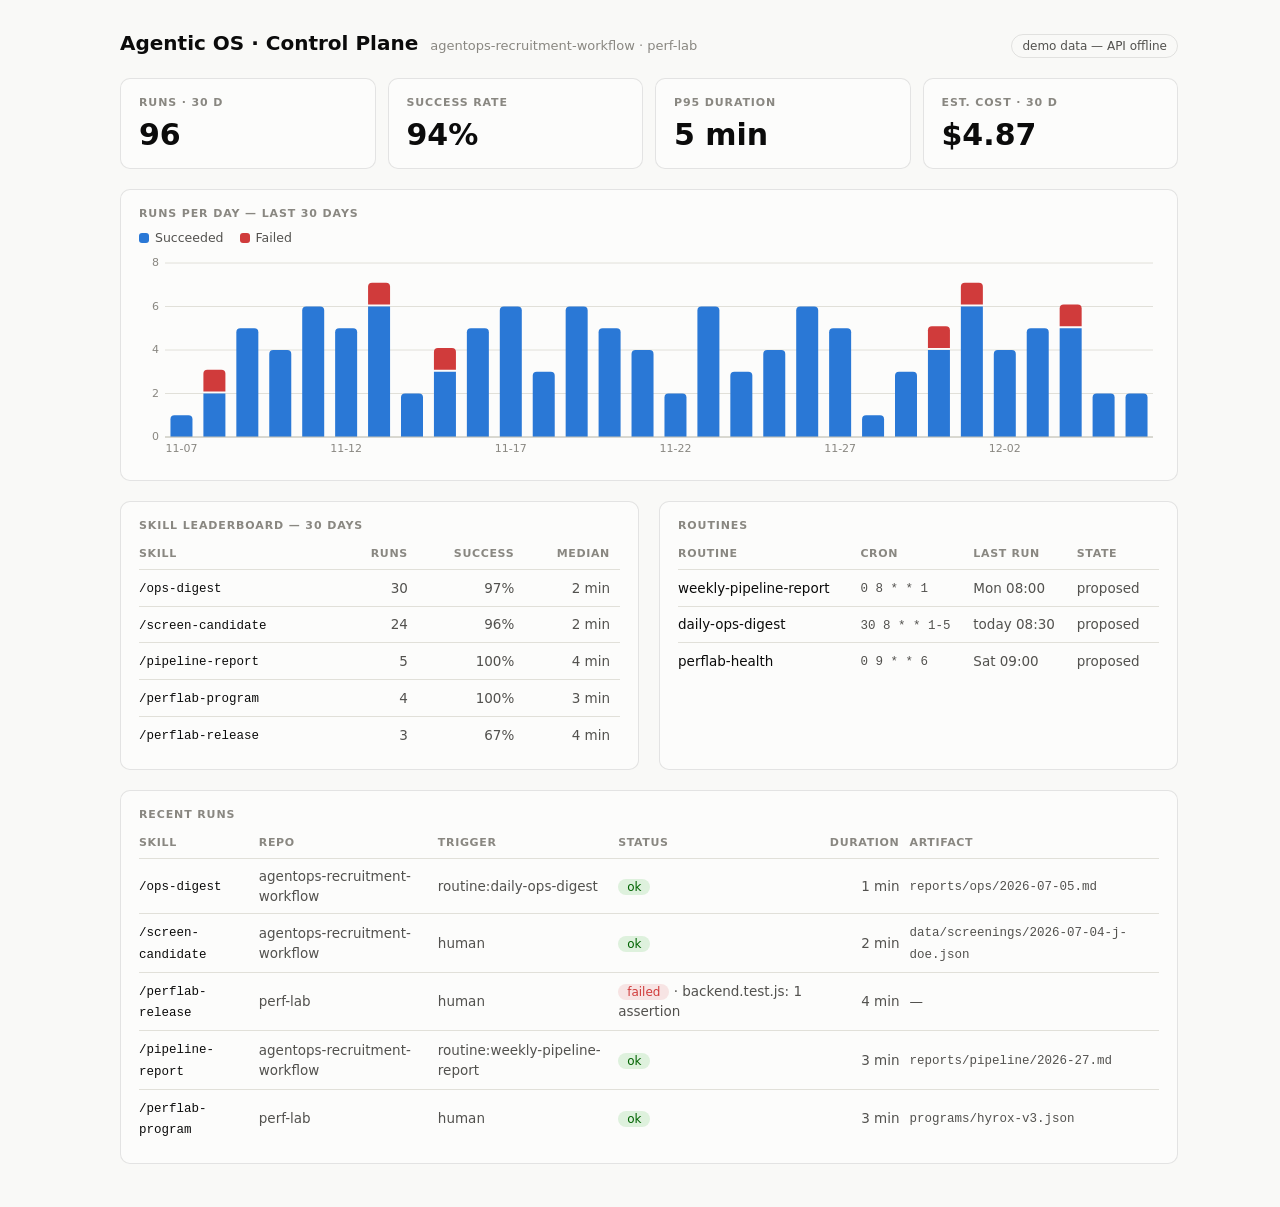
==== control-plane/static/index.html @ d568138d "Add agentic OS: skills, routines spec, and control-plane prototype - docs/AGENTIC_OS.md: architectur" ====
<!doctype html>
<html lang="en">
<head>
<meta charset="utf-8">
<meta name="viewport" content="width=device-width, initial-scale=1">
<title>Agentic OS — Control Plane</title>
</head>
<body>
<style>
  :root {
    --page: #f9f9f7; --surface: #fcfcfb;
    --ink: #0b0b0b; --ink-2: #52514e; --muted: #898781;
    --grid: #e1e0d9; --baseline: #c3c2b7;
    --border: rgba(11,11,11,0.10);
    --accent: #2a78d6; --ok: #2a78d6; --fail: #d03b3b;
    --good-text: #006300; --crit-text: #d03b3b;
    --chip-good: rgba(12,163,12,0.12); --chip-crit: rgba(208,59,59,0.12);
  }
  @media (prefers-color-scheme: dark) { :root {
    --page: #0d0d0d; --surface: #1a1a19;
    --ink: #ffffff; --ink-2: #c3c2b7; --muted: #898781;
    --grid: #2c2c2a; --baseline: #383835;
    --border: rgba(255,255,255,0.10);
    --accent: #3987e5; --ok: #3987e5; --fail: #d03b3b;
    --good-text: #0ca30c; --crit-text: #e66767;
    --chip-good: rgba(12,163,12,0.18); --chip-crit: rgba(230,103,103,0.18);
  } }
  :root[data-theme="light"] {
    --page: #f9f9f7; --surface: #fcfcfb;
    --ink: #0b0b0b; --ink-2: #52514e; --muted: #898781;
    --grid: #e1e0d9; --baseline: #c3c2b7;
    --border: rgba(11,11,11,0.10);
    --accent: #2a78d6; --ok: #2a78d6; --fail: #d03b3b;
    --good-text: #006300; --crit-text: #d03b3b;
    --chip-good: rgba(12,163,12,0.12); --chip-crit: rgba(208,59,59,0.12);
  }
  :root[data-theme="dark"] {
    --page: #0d0d0d; --surface: #1a1a19;
    --ink: #ffffff; --ink-2: #c3c2b7; --muted: #898781;
    --grid: #2c2c2a; --baseline: #383835;
    --border: rgba(255,255,255,0.10);
    --accent: #3987e5; --ok: #3987e5; --fail: #d03b3b;
    --good-text: #0ca30c; --crit-text: #e66767;
    --chip-good: rgba(12,163,12,0.18); --chip-crit: rgba(230,103,103,0.18);
  }
  * { box-sizing: border-box; }
  body {
    margin: 0; background: var(--page); color: var(--ink);
    font: 15px/1.5 system-ui, -apple-system, "Segoe UI", sans-serif;
  }
  .wrap { max-width: 1080px; margin: 0 auto; padding: 28px 20px 56px; display: grid; gap: 20px; }
  header { display: flex; align-items: baseline; gap: 12px; flex-wrap: wrap; }
  header h1 { font-size: 20px; font-weight: 650; margin: 0; }
  header .scope { color: var(--muted); font-size: 13px; }
  .pill {
    margin-left: auto; font-size: 12px; padding: 2px 10px; border-radius: 999px;
    border: 1px solid var(--border); color: var(--ink-2); display: none;
  }
  .pill.on { display: inline-block; }
  .tiles { display: grid; grid-template-columns: repeat(auto-fit, minmax(180px, 1fr)); gap: 12px; }
  .card { background: var(--surface); border: 1px solid var(--border); border-radius: 10px; padding: 16px 18px; }
  .tile .label, .card h2 {
    font-size: 11px; font-weight: 600; letter-spacing: 0.08em; text-transform: uppercase;
    color: var(--muted); margin: 0 0 6px;
  }
  .tile .value { font-size: 30px; font-weight: 650; line-height: 1.15; }
  .tile .sub { font-size: 12.5px; color: var(--ink-2); }
  .tile .sub .up { color: var(--good-text); }
  .legend { display: flex; gap: 16px; font-size: 12.5px; color: var(--ink-2); margin: 2px 0 10px; }
  .legend span { display: inline-flex; align-items: center; gap: 6px; }
  .swatch { width: 10px; height: 10px; border-radius: 3px; display: inline-block; }
  .chartbox { overflow-x: auto; }
  svg text { font: 11px system-ui, sans-serif; fill: var(--muted); font-variant-numeric: tabular-nums; }
  .cols { display: grid; grid-template-columns: 1fr 1fr; gap: 20px; }
  @media (max-width: 760px) { .cols { grid-template-columns: 1fr; } }
  .tblbox { overflow-x: auto; }
  table { border-collapse: collapse; width: 100%; font-size: 13.5px; }
  th { text-align: left; font-size: 11px; letter-spacing: 0.06em; text-transform: uppercase;
       color: var(--muted); font-weight: 600; padding: 6px 10px 6px 0; border-bottom: 1px solid var(--grid); }
  td { padding: 7px 10px 7px 0; border-bottom: 1px solid var(--grid); color: var(--ink-2); }
  td:first-child { color: var(--ink); }
  td.num, th.num { text-align: right; font-variant-numeric: tabular-nums; }
  tr:last-child td { border-bottom: 0; }
  .chip { font-size: 12px; padding: 1px 9px; border-radius: 999px; white-space: nowrap; }
  .chip.ok   { background: var(--chip-good); color: var(--good-text); }
  .chip.fail { background: var(--chip-crit); color: var(--crit-text); }
  code { font-family: ui-monospace, SFMono-Regular, Menlo, monospace; font-size: 12.5px; }
  #tip {
    position: fixed; pointer-events: none; display: none; z-index: 10;
    background: var(--surface); border: 1px solid var(--border); border-radius: 8px;
    padding: 8px 10px; font-size: 12.5px; box-shadow: 0 4px 14px rgba(0,0,0,0.12);
    font-variant-numeric: tabular-nums;
  }
  #tip .d { color: var(--ink); font-weight: 600; margin-bottom: 2px; }
  #tip .r { color: var(--ink-2); }
</style>

<div class="wrap">
  <header>
    <h1>Agentic OS · Control Plane</h1>
    <span class="scope">agentops-recruitment-workflow · perf-lab</span>
    <span class="pill" id="demo">demo data — API offline</span>
  </header>

  <div class="tiles" id="tiles"></div>

  <div class="card">
    <h2>Runs per day — last 30 days</h2>
    <div class="legend">
      <span><i class="swatch" style="background:var(--ok)"></i>Succeeded</span>
      <span><i class="swatch" style="background:var(--fail)"></i>Failed</span>
    </div>
    <div class="chartbox"><svg id="chart" width="1020" height="200" role="img"
      aria-label="Stacked bar chart of succeeded and failed runs per day over the last 30 days"></svg></div>
  </div>

  <div class="cols">
    <div class="card">
      <h2>Skill leaderboard — 30 days</h2>
      <div class="tblbox"><table id="skills">
        <thead><tr><th>Skill</th><th class="num">Runs</th><th class="num">Success</th><th class="num">Median</th></tr></thead>
        <tbody></tbody>
      </table></div>
    </div>
    <div class="card">
      <h2>Routines</h2>
      <div class="tblbox"><table id="routines">
        <thead><tr><th>Routine</th><th>Cron</th><th>Last run</th><th>State</th></tr></thead>
        <tbody></tbody>
      </table></div>
    </div>
  </div>

  <div class="card">
    <h2>Recent runs</h2>
    <div class="tblbox"><table id="runs">
      <thead><tr><th>Skill</th><th>Repo</th><th>Trigger</th><th>Status</th><th class="num">Duration</th><th>Artifact</th></tr></thead>
      <tbody></tbody>
    </table></div>
  </div>
</div>
<div id="tip"></div>

<script>
(async function () {
  const $ = s => document.querySelector(s);
  const esc = s => String(s).replace(/[&<>"]/g, c => ({"&":"&amp;","<":"&lt;",">":"&gt;",'"':"&quot;"}[c]));

  /* ---------- data: live API with demo fallback ---------- */
  let summary, runs, demo = false;
  try {
    const [a, b] = await Promise.all([fetch("/api/metrics/summary"), fetch("/api/runs?limit=12")]);
    if (!a.ok || !b.ok) throw 0;
    summary = await a.json(); runs = await b.json();
    if (!summary.runs) throw 0;              // empty DB → show the demo shape
  } catch { demo = true; $("#demo").classList.add("on"); ({summary, runs} = demoData()); }

  function demoData() {
    const days = {}, today = Date.now();
    let seed = 7;
    const rnd = () => (seed = (seed * 16807) % 2147483647) / 2147483647;
    for (let i = 29; i >= 0; i--) {
      const d = new Date(today - i * 864e5).toISOString().slice(0, 10);
      const dow = new Date(d).getDay();
      const base = (dow === 0 || dow === 6) ? 1 : 3;
      days[d] = { ok: base + Math.floor(rnd() * 4), failed: rnd() < 0.25 ? 1 : 0 };
    }
    return {
      summary: {
        runs: 96, success_rate: 0.94, p95_duration_s: 312, cost_usd: 4.87,
        by_day: days,
        by_skill: {
          "ops-digest":       { runs: 30, ok: 29, med: 95 },
          "screen-candidate": { runs: 24, ok: 23, med: 140 },
          "pipeline-report":  { runs: 5,  ok: 5,  med: 210 },
          "perflab-program":  { runs: 4,  ok: 4,  med: 180 },
          "perflab-release":  { runs: 3,  ok: 2,  med: 260 }
        }
      },
      runs: [
        { skill: "ops-digest", repo: "agentops-recruitment-workflow", trigger_src: "routine:daily-ops-digest", status: "ok", dur: 88, artifact: "reports/ops/2026-07-05.md" },
        { skill: "screen-candidate", repo: "agentops-recruitment-workflow", trigger_src: "human", status: "ok", dur: 132, artifact: "data/screenings/2026-07-04-j-doe.json" },
        { skill: "perflab-release", repo: "perf-lab", trigger_src: "human", status: "failed", dur: 251, artifact: "", detail: "backend.test.js: 1 assertion" },
        { skill: "pipeline-report", repo: "agentops-recruitment-workflow", trigger_src: "routine:weekly-pipeline-report", status: "ok", dur: 204, artifact: "reports/pipeline/2026-27.md" },
        { skill: "perflab-program", repo: "perf-lab", trigger_src: "human", status: "ok", dur: 176, artifact: "programs/hyrox-v3.json" }
      ]
    };
  }

  /* ---------- tiles ---------- */
  const fmtDur = s => s == null ? "—" : (s >= 60 ? Math.round(s / 60) + " min" : Math.round(s) + " s");
  const tiles = [
    ["Runs · 30 d", summary.runs, ""],
    ["Success rate", summary.success_rate == null ? "—" : Math.round(summary.success_rate * 100) + "%", ""],
    ["p95 duration", fmtDur(summary.p95_duration_s), ""],
    ["Est. cost · 30 d", "$" + (summary.cost_usd ?? 0).toFixed(2), ""]
  ];
  $("#tiles").innerHTML = tiles.map(([l, v, s]) =>
    `<div class="card tile"><div class="label">${l}</div><div class="value">${v}</div>` +
    (s ? `<div class="sub">${s}</div>` : "") + `</div>`).join("");

  /* ---------- runs-per-day stacked bars ---------- */
  const svg = $("#chart"), tip = $("#tip");
  const dayKeys = Object.keys(summary.by_day || {}).sort();
  const W = 1020, H = 200, padL = 26, padB = 20, padT = 6;
  const iw = W - padL - 6, ih = H - padB - padT;
  const rawMax = Math.max(1, ...dayKeys.map(d => summary.by_day[d].ok + summary.by_day[d].failed));
  const max = rawMax <= 4 ? rawMax : Math.ceil(rawMax / 4) * 4;   // even tick values
  const bw = Math.min(22, Math.max(6, iw / Math.max(1, dayKeys.length) - 2));
  const step = iw / Math.max(1, dayKeys.length);
  let els = "";
  // gridlines + y ticks
  const ticks = max <= 4 ? max : 4;
  for (let i = 0; i <= ticks; i++) {
    const v = Math.round(max * i / ticks), y = padT + ih - ih * i / ticks;
    els += `<line x1="${padL}" y1="${y}" x2="${W - 6}" y2="${y}" stroke="var(--grid)" stroke-width="1"/>`;
    els += `<text x="${padL - 6}" y="${y + 3}" text-anchor="end">${v}</text>`;
  }
  dayKeys.forEach((d, i) => {
    const { ok, failed } = summary.by_day[d];
    const x = padL + i * step + (step - bw) / 2;
    const hOk = ih * ok / max, hF = ih * failed / max;
    const yOk = padT + ih - hOk;
    if (ok) els += failed
      ? `<rect x="${x}" y="${yOk}" width="${bw}" height="${hOk}" fill="var(--ok)"/>`
      : `<path d="M${x},${yOk + 4} a4,4 0 0 1 4,-4 h${bw - 8} a4,4 0 0 1 4,4 v${Math.max(0, hOk - 4)} h${-bw} Z" fill="var(--ok)"/>`;
    if (failed) {
      const yF = yOk - hF - 2;   // 2px surface gap between segments
      els += `<path d="M${x},${yF + 4} a4,4 0 0 1 4,-4 h${bw - 8} a4,4 0 0 1 4,4 v${Math.max(0, hF - 4)} h${-bw} Z" fill="var(--fail)"/>`;
    }
    // invisible hover target covering the full column
    els += `<rect class="hit" data-i="${i}" x="${padL + i * step}" y="${padT}" width="${step}" height="${ih}" fill="transparent"/>`;
    if (i % 5 === 0) els += `<text x="${x + bw / 2}" y="${H - 5}" text-anchor="middle">${d.slice(5)}</text>`;
  });
  els += `<line x1="${padL}" y1="${padT + ih}" x2="${W - 6}" y2="${padT + ih}" stroke="var(--baseline)" stroke-width="1"/>`;
  svg.innerHTML = els;
  svg.addEventListener("mousemove", e => {
    const t = e.target.closest(".hit"); if (!t) { tip.style.display = "none"; return; }
    const d = dayKeys[+t.dataset.i], v = summary.by_day[d];
    tip.innerHTML = `<div class="d">${d}</div><div class="r">Succeeded ${v.ok} · Failed ${v.failed}</div>`;
    tip.style.display = "block";
    tip.style.left = Math.min(e.clientX + 12, innerWidth - 170) + "px";
    tip.style.top = (e.clientY + 14) + "px";
  });
  svg.addEventListener("mouseleave", () => tip.style.display = "none");

  /* ---------- skill leaderboard ---------- */
  $("#skills tbody").innerHTML = Object.entries(summary.by_skill || {})
    .sort((a, b) => b[1].runs - a[1].runs)
    .map(([k, v]) => `<tr><td><code>/${esc(k)}</code></td><td class="num">${v.runs}</td>` +
      `<td class="num">${Math.round(100 * v.ok / v.runs)}%</td>` +
      `<td class="num">${v.med ? fmtDur(v.med) : "—"}</td></tr>`).join("")
    || `<tr><td colspan="4">No runs yet.</td></tr>`;

  /* ---------- routines (static catalog; wired to /api/routines in Phase 2) ---------- */
  const routines = [
    ["weekly-pipeline-report", "0 8 * * 1", demo ? "Mon 08:00" : "—", "proposed"],
    ["daily-ops-digest", "30 8 * * 1-5", demo ? "today 08:30" : "—", "proposed"],
    ["perflab-health", "0 9 * * 6", demo ? "Sat 09:00" : "—", "proposed"]
  ];
  $("#routines tbody").innerHTML = routines.map(r =>
    `<tr><td>${r[0]}</td><td><code>${r[1]}</code></td><td>${r[2]}</td><td>${r[3]}</td></tr>`).join("");

  /* ---------- recent runs ---------- */
  $("#runs tbody").innerHTML = (runs || []).map(r => {
    const dur = r.dur ?? (r.ended_at && r.started_at ? r.ended_at - r.started_at : null);
    const chip = r.status === "ok" ? `<span class="chip ok">ok</span>`
      : r.status === "failed" ? `<span class="chip fail">failed</span>` : esc(r.status);
    return `<tr><td><code>/${esc(r.skill)}</code></td><td>${esc(r.repo || "")}</td>` +
      `<td>${esc(r.trigger_src || "")}</td><td>${chip}${r.detail ? " · " + esc(r.detail) : ""}</td>` +
      `<td class="num">${fmtDur(dur)}</td><td>${r.artifact ? `<code>${esc(r.artifact)}</code>` : "—"}</td></tr>`;
  }).join("") || `<tr><td colspan="6">No runs yet.</td></tr>`;
})();
</script>
</body>
</html>
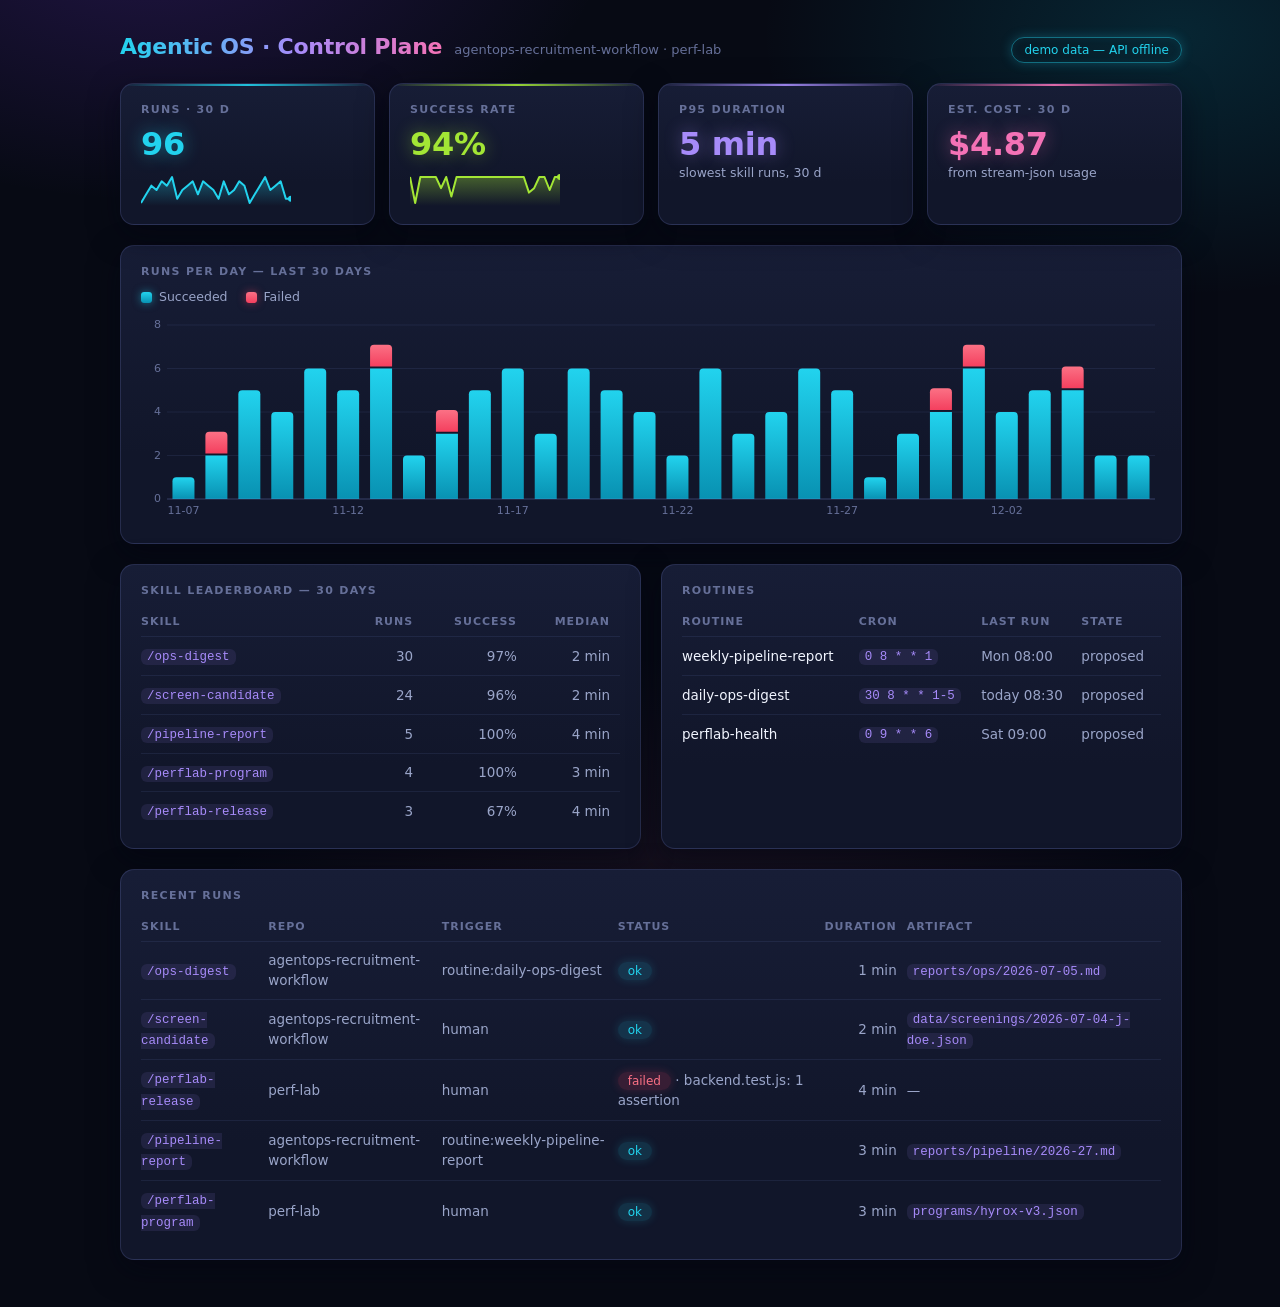
==== commit 9893a657: "Redesign control-plane dashboard with vibrant dark theme Committed neon-on-deep-indigo identity: rad" ====
--- a/control-plane/static/index.html
+++ b/control-plane/static/index.html
@@ -7,91 +7,102 @@
 </head>
 <body>
 <style>
-  :root {
-    --page: #f9f9f7; --surface: #fcfcfb;
-    --ink: #0b0b0b; --ink-2: #52514e; --muted: #898781;
-    --grid: #e1e0d9; --baseline: #c3c2b7;
-    --border: rgba(11,11,11,0.10);
-    --accent: #2a78d6; --ok: #2a78d6; --fail: #d03b3b;
-    --good-text: #006300; --crit-text: #d03b3b;
-    --chip-good: rgba(12,163,12,0.12); --chip-crit: rgba(208,59,59,0.12);
-  }
-  @media (prefers-color-scheme: dark) { :root {
-    --page: #0d0d0d; --surface: #1a1a19;
-    --ink: #ffffff; --ink-2: #c3c2b7; --muted: #898781;
-    --grid: #2c2c2a; --baseline: #383835;
-    --border: rgba(255,255,255,0.10);
-    --accent: #3987e5; --ok: #3987e5; --fail: #d03b3b;
-    --good-text: #0ca30c; --crit-text: #e66767;
-    --chip-good: rgba(12,163,12,0.18); --chip-crit: rgba(230,103,103,0.18);
-  } }
-  :root[data-theme="light"] {
-    --page: #f9f9f7; --surface: #fcfcfb;
-    --ink: #0b0b0b; --ink-2: #52514e; --muted: #898781;
-    --grid: #e1e0d9; --baseline: #c3c2b7;
-    --border: rgba(11,11,11,0.10);
-    --accent: #2a78d6; --ok: #2a78d6; --fail: #d03b3b;
-    --good-text: #006300; --crit-text: #d03b3b;
-    --chip-good: rgba(12,163,12,0.12); --chip-crit: rgba(208,59,59,0.12);
-  }
-  :root[data-theme="dark"] {
-    --page: #0d0d0d; --surface: #1a1a19;
-    --ink: #ffffff; --ink-2: #c3c2b7; --muted: #898781;
-    --grid: #2c2c2a; --baseline: #383835;
-    --border: rgba(255,255,255,0.10);
-    --accent: #3987e5; --ok: #3987e5; --fail: #d03b3b;
-    --good-text: #0ca30c; --crit-text: #e66767;
-    --chip-good: rgba(12,163,12,0.18); --chip-crit: rgba(230,103,103,0.18);
+  /* Committed vibrant dark theme — the neon identity IS the design, both OS themes render it. */
+  :root, :root[data-theme="light"], :root[data-theme="dark"] {
+    --page: #070a14; --surface: #11162a; --surface-2: #171d36;
+    --ink: #f1f5ff; --ink-2: #9aa5c9; --muted: #667099;
+    --grid: rgba(148,163,255,0.09); --baseline: rgba(148,163,255,0.22);
+    --border: rgba(148,163,255,0.16);
+    --ok: #0891b2; --ok-hi: #22d3ee;         /* validated mark hue + neon top */
+    --fail: #f43f5e; --fail-hi: #fb7185;
+    --neon-cyan: #22d3ee; --neon-violet: #a78bfa; --neon-magenta: #f472b6; --neon-lime: #a3e635;
+    --chip-good: rgba(34,211,238,0.14); --chip-crit: rgba(244,63,94,0.16);
+    color-scheme: dark;
   }
   * { box-sizing: border-box; }
   body {
-    margin: 0; background: var(--page); color: var(--ink);
+    margin: 0; min-height: 100vh; background: var(--page); color: var(--ink);
     font: 15px/1.5 system-ui, -apple-system, "Segoe UI", sans-serif;
-  }
-  .wrap { max-width: 1080px; margin: 0 auto; padding: 28px 20px 56px; display: grid; gap: 20px; }
+    background-image:
+      radial-gradient(700px 420px at 12% -8%, rgba(124,58,237,0.22), transparent 65%),
+      radial-gradient(640px 400px at 92% 4%, rgba(6,182,212,0.16), transparent 65%),
+      radial-gradient(800px 520px at 55% 110%, rgba(244,114,182,0.10), transparent 65%);
+    background-attachment: fixed;
+  }
+  .wrap { max-width: 1080px; margin: 0 auto; padding: 30px 20px 60px; display: grid; gap: 20px; }
   header { display: flex; align-items: baseline; gap: 12px; flex-wrap: wrap; }
-  header h1 { font-size: 20px; font-weight: 650; margin: 0; }
+  header h1 {
+    font-size: 22px; font-weight: 750; margin: 0; letter-spacing: -0.01em;
+    background: linear-gradient(90deg, var(--neon-cyan), var(--neon-violet) 55%, var(--neon-magenta));
+    -webkit-background-clip: text; background-clip: text; color: transparent;
+  }
   header .scope { color: var(--muted); font-size: 13px; }
   .pill {
-    margin-left: auto; font-size: 12px; padding: 2px 10px; border-radius: 999px;
-    border: 1px solid var(--border); color: var(--ink-2); display: none;
+    margin-left: auto; font-size: 12px; padding: 3px 12px; border-radius: 999px; display: none;
+    color: var(--neon-cyan); border: 1px solid rgba(34,211,238,0.45);
+    box-shadow: 0 0 12px rgba(34,211,238,0.25), inset 0 0 8px rgba(34,211,238,0.08);
   }
   .pill.on { display: inline-block; }
-  .tiles { display: grid; grid-template-columns: repeat(auto-fit, minmax(180px, 1fr)); gap: 12px; }
-  .card { background: var(--surface); border: 1px solid var(--border); border-radius: 10px; padding: 16px 18px; }
+  .card {
+    background: linear-gradient(180deg, var(--surface-2), var(--surface) 70%);
+    border: 1px solid var(--border); border-radius: 14px; padding: 18px 20px;
+    box-shadow: 0 10px 30px rgba(3,6,18,0.55);
+  }
+  .tiles { display: grid; grid-template-columns: repeat(auto-fit, minmax(200px, 1fr)); gap: 14px; }
+  .tile { position: relative; overflow: hidden; }
+  .tile::after {   /* top edge light */
+    content: ""; position: absolute; inset: 0 0 auto 0; height: 2px;
+    background: linear-gradient(90deg, transparent, var(--tile-accent, var(--neon-cyan)), transparent);
+    opacity: 0.9;
+  }
   .tile .label, .card h2 {
-    font-size: 11px; font-weight: 600; letter-spacing: 0.08em; text-transform: uppercase;
-    color: var(--muted); margin: 0 0 6px;
-  }
-  .tile .value { font-size: 30px; font-weight: 650; line-height: 1.15; }
-  .tile .sub { font-size: 12.5px; color: var(--ink-2); }
-  .tile .sub .up { color: var(--good-text); }
-  .legend { display: flex; gap: 16px; font-size: 12.5px; color: var(--ink-2); margin: 2px 0 10px; }
-  .legend span { display: inline-flex; align-items: center; gap: 6px; }
-  .swatch { width: 10px; height: 10px; border-radius: 3px; display: inline-block; }
+    font-size: 11px; font-weight: 650; letter-spacing: 0.12em; text-transform: uppercase;
+    color: var(--muted); margin: 0 0 8px;
+  }
+  .tile .value {
+    font-size: 32px; font-weight: 750; line-height: 1.1; letter-spacing: -0.01em;
+    color: var(--tile-accent, var(--neon-cyan));
+    text-shadow: 0 0 18px color-mix(in srgb, var(--tile-accent, var(--neon-cyan)) 45%, transparent);
+    font-variant-numeric: tabular-nums;
+  }
+  .tile .sub { font-size: 12.5px; color: var(--ink-2); margin-top: 2px; }
+  .tile svg.spark { display: block; margin-top: 10px; }
+  .legend { display: flex; gap: 18px; font-size: 12.5px; color: var(--ink-2); margin: 2px 0 12px; }
+  .legend span { display: inline-flex; align-items: center; gap: 7px; }
+  .swatch { width: 11px; height: 11px; border-radius: 3px; display: inline-block; }
+  .swatch.ok { background: linear-gradient(180deg, var(--ok-hi), var(--ok)); box-shadow: 0 0 8px rgba(34,211,238,0.5); }
+  .swatch.fail { background: linear-gradient(180deg, var(--fail-hi), var(--fail)); box-shadow: 0 0 8px rgba(244,63,94,0.5); }
   .chartbox { overflow-x: auto; }
   svg text { font: 11px system-ui, sans-serif; fill: var(--muted); font-variant-numeric: tabular-nums; }
+  @media (prefers-reduced-motion: no-preference) {
+    .bar { transform-origin: center bottom; transform-box: fill-box; animation: grow 0.6s cubic-bezier(.2,.8,.3,1) backwards; }
+    @keyframes grow { from { transform: scaleY(0); } }
+  }
   .cols { display: grid; grid-template-columns: 1fr 1fr; gap: 20px; }
   @media (max-width: 760px) { .cols { grid-template-columns: 1fr; } }
   .tblbox { overflow-x: auto; }
   table { border-collapse: collapse; width: 100%; font-size: 13.5px; }
-  th { text-align: left; font-size: 11px; letter-spacing: 0.06em; text-transform: uppercase;
-       color: var(--muted); font-weight: 600; padding: 6px 10px 6px 0; border-bottom: 1px solid var(--grid); }
-  td { padding: 7px 10px 7px 0; border-bottom: 1px solid var(--grid); color: var(--ink-2); }
+  th { text-align: left; font-size: 11px; letter-spacing: 0.09em; text-transform: uppercase;
+       color: var(--muted); font-weight: 650; padding: 6px 10px 6px 0; border-bottom: 1px solid var(--grid); }
+  td { padding: 8px 10px 8px 0; border-bottom: 1px solid var(--grid); color: var(--ink-2); }
   td:first-child { color: var(--ink); }
   td.num, th.num { text-align: right; font-variant-numeric: tabular-nums; }
   tr:last-child td { border-bottom: 0; }
-  .chip { font-size: 12px; padding: 1px 9px; border-radius: 999px; white-space: nowrap; }
-  .chip.ok   { background: var(--chip-good); color: var(--good-text); }
-  .chip.fail { background: var(--chip-crit); color: var(--crit-text); }
-  code { font-family: ui-monospace, SFMono-Regular, Menlo, monospace; font-size: 12.5px; }
+  .chip { font-size: 12px; padding: 2px 10px; border-radius: 999px; white-space: nowrap; }
+  .chip.ok   { background: var(--chip-good); color: var(--neon-cyan); box-shadow: 0 0 10px rgba(34,211,238,0.18); }
+  .chip.fail { background: var(--chip-crit); color: var(--fail-hi); box-shadow: 0 0 10px rgba(244,63,94,0.20); }
+  code {
+    font-family: ui-monospace, SFMono-Regular, Menlo, monospace; font-size: 12.5px;
+    color: var(--neon-violet); background: rgba(167,139,250,0.10);
+    padding: 1px 6px; border-radius: 6px;
+  }
   #tip {
     position: fixed; pointer-events: none; display: none; z-index: 10;
-    background: var(--surface); border: 1px solid var(--border); border-radius: 8px;
-    padding: 8px 10px; font-size: 12.5px; box-shadow: 0 4px 14px rgba(0,0,0,0.12);
-    font-variant-numeric: tabular-nums;
-  }
-  #tip .d { color: var(--ink); font-weight: 600; margin-bottom: 2px; }
+    background: var(--surface-2); border: 1px solid var(--border); border-radius: 10px;
+    padding: 8px 11px; font-size: 12.5px; font-variant-numeric: tabular-nums;
+    box-shadow: 0 8px 24px rgba(3,6,18,0.7), 0 0 16px rgba(34,211,238,0.10);
+  }
+  #tip .d { color: var(--ink); font-weight: 650; margin-bottom: 2px; }
   #tip .r { color: var(--ink-2); }
 </style>
 
@@ -107,8 +118,8 @@
   <div class="card">
     <h2>Runs per day — last 30 days</h2>
     <div class="legend">
-      <span><i class="swatch" style="background:var(--ok)"></i>Succeeded</span>
-      <span><i class="swatch" style="background:var(--fail)"></i>Failed</span>
+      <span><i class="swatch ok"></i>Succeeded</span>
+      <span><i class="swatch fail"></i>Failed</span>
     </div>
     <div class="chartbox"><svg id="chart" width="1020" height="200" role="img"
       aria-label="Stacked bar chart of succeeded and failed runs per day over the last 30 days"></svg></div>
@@ -145,6 +156,7 @@
 (async function () {
   const $ = s => document.querySelector(s);
   const esc = s => String(s).replace(/[&<>"]/g, c => ({"&":"&amp;","<":"&lt;",">":"&gt;",'"':"&quot;"}[c]));
+  const noMotion = matchMedia("(prefers-reduced-motion: reduce)").matches;
 
   /* ---------- data: live API with demo fallback ---------- */
   let summary, runs, demo = false;
@@ -187,29 +199,66 @@
     };
   }
 
-  /* ---------- tiles ---------- */
+  /* ---------- tiles with sparklines + count-up ---------- */
+  const dayKeys = Object.keys(summary.by_day || {}).sort();
+  const totals = dayKeys.map(d => summary.by_day[d].ok + summary.by_day[d].failed);
+  const okRate = dayKeys.map(d => {
+    const v = summary.by_day[d], t = v.ok + v.failed;
+    return t ? v.ok / t : 1;
+  });
   const fmtDur = s => s == null ? "—" : (s >= 60 ? Math.round(s / 60) + " min" : Math.round(s) + " s");
+
+  function spark(series, accent) {
+    if (!series.length) return "";
+    const w = 150, h = 34, max = Math.max(...series, 1e-9), min = Math.min(...series, max - 1e-9);
+    const pt = (v, i) => `${(i / Math.max(1, series.length - 1)) * w},${h - 3 - (h - 8) * ((v - min) / (max - min))}`;
+    const line = series.map(pt).join(" ");
+    const id = "sg" + accent.replace(/[^a-z0-9]/gi, "");
+    return `<svg class="spark" width="${w}" height="${h}" aria-hidden="true">
+      <defs><linearGradient id="${id}" x1="0" y1="0" x2="0" y2="1">
+        <stop offset="0" stop-color="${accent}" stop-opacity="0.35"/>
+        <stop offset="1" stop-color="${accent}" stop-opacity="0"/></linearGradient></defs>
+      <polygon points="0,${h} ${line} ${w},${h}" fill="url(#${id})"/>
+      <polyline points="${line}" fill="none" stroke="${accent}" stroke-width="2" stroke-linejoin="round"/>
+      <circle cx="${pt(series.at(-1), series.length - 1).split(",")[0]}"
+              cy="${pt(series.at(-1), series.length - 1).split(",")[1]}" r="3" fill="${accent}"/>
+    </svg>`;
+  }
+
   const tiles = [
-    ["Runs · 30 d", summary.runs, ""],
-    ["Success rate", summary.success_rate == null ? "—" : Math.round(summary.success_rate * 100) + "%", ""],
-    ["p95 duration", fmtDur(summary.p95_duration_s), ""],
-    ["Est. cost · 30 d", "$" + (summary.cost_usd ?? 0).toFixed(2), ""]
+    { label: "Runs · 30 d", n: summary.runs, fmt: v => Math.round(v), accent: "var(--neon-cyan)", spark: spark(totals, "#22d3ee") },
+    { label: "Success rate", n: (summary.success_rate ?? 0) * 100, fmt: v => Math.round(v) + "%", accent: "var(--neon-lime)", spark: spark(okRate, "#a3e635") },
+    { label: "p95 duration", n: summary.p95_duration_s ?? 0, fmt: fmtDur, accent: "var(--neon-violet)", sub: "slowest skill runs, 30 d" },
+    { label: "Est. cost · 30 d", n: summary.cost_usd ?? 0, fmt: v => "$" + v.toFixed(2), accent: "var(--neon-magenta)", sub: "from stream-json usage" }
   ];
-  $("#tiles").innerHTML = tiles.map(([l, v, s]) =>
-    `<div class="card tile"><div class="label">${l}</div><div class="value">${v}</div>` +
-    (s ? `<div class="sub">${s}</div>` : "") + `</div>`).join("");
+  $("#tiles").innerHTML = tiles.map((t, i) =>
+    `<div class="card tile" style="--tile-accent:${t.accent}"><div class="label">${t.label}</div>` +
+    `<div class="value" id="tv${i}">${t.fmt(t.n)}</div>` +
+    (t.spark || (t.sub ? `<div class="sub">${t.sub}</div>` : ""))
+    + `</div>`).join("");
+  if (!noMotion) tiles.forEach((t, i) => {
+    const el = $("#tv" + i), t0 = performance.now(), D = 700;
+    (function tick(now) {
+      const p = Math.min(1, (now - t0) / D), e = 1 - Math.pow(1 - p, 3);
+      el.textContent = t.fmt(t.n * e);
+      if (p < 1) requestAnimationFrame(tick);
+    })(t0);
+  });
 
   /* ---------- runs-per-day stacked bars ---------- */
   const svg = $("#chart"), tip = $("#tip");
-  const dayKeys = Object.keys(summary.by_day || {}).sort();
   const W = 1020, H = 200, padL = 26, padB = 20, padT = 6;
   const iw = W - padL - 6, ih = H - padB - padT;
-  const rawMax = Math.max(1, ...dayKeys.map(d => summary.by_day[d].ok + summary.by_day[d].failed));
+  const rawMax = Math.max(1, ...totals);
   const max = rawMax <= 4 ? rawMax : Math.ceil(rawMax / 4) * 4;   // even tick values
   const bw = Math.min(22, Math.max(6, iw / Math.max(1, dayKeys.length) - 2));
   const step = iw / Math.max(1, dayKeys.length);
-  let els = "";
-  // gridlines + y ticks
+  let els = `<defs>
+    <linearGradient id="gok" x1="0" y1="0" x2="0" y2="1">
+      <stop offset="0" stop-color="#22d3ee"/><stop offset="1" stop-color="#0891b2"/></linearGradient>
+    <linearGradient id="gfail" x1="0" y1="0" x2="0" y2="1">
+      <stop offset="0" stop-color="#fb7185"/><stop offset="1" stop-color="#f43f5e"/></linearGradient>
+  </defs>`;
   const ticks = max <= 4 ? max : 4;
   for (let i = 0; i <= ticks; i++) {
     const v = Math.round(max * i / ticks), y = padT + ih - ih * i / ticks;
@@ -221,14 +270,14 @@
     const x = padL + i * step + (step - bw) / 2;
     const hOk = ih * ok / max, hF = ih * failed / max;
     const yOk = padT + ih - hOk;
+    const delay = `style="animation-delay:${i * 14}ms"`;
     if (ok) els += failed
-      ? `<rect x="${x}" y="${yOk}" width="${bw}" height="${hOk}" fill="var(--ok)"/>`
-      : `<path d="M${x},${yOk + 4} a4,4 0 0 1 4,-4 h${bw - 8} a4,4 0 0 1 4,4 v${Math.max(0, hOk - 4)} h${-bw} Z" fill="var(--ok)"/>`;
+      ? `<rect class="bar" ${delay} x="${x}" y="${yOk}" width="${bw}" height="${hOk}" fill="url(#gok)"/>`
+      : `<path class="bar" ${delay} d="M${x},${yOk + 4} a4,4 0 0 1 4,-4 h${bw - 8} a4,4 0 0 1 4,4 v${Math.max(0, hOk - 4)} h${-bw} Z" fill="url(#gok)"/>`;
     if (failed) {
       const yF = yOk - hF - 2;   // 2px surface gap between segments
-      els += `<path d="M${x},${yF + 4} a4,4 0 0 1 4,-4 h${bw - 8} a4,4 0 0 1 4,4 v${Math.max(0, hF - 4)} h${-bw} Z" fill="var(--fail)"/>`;
+      els += `<path class="bar" ${delay} d="M${x},${yF + 4} a4,4 0 0 1 4,-4 h${bw - 8} a4,4 0 0 1 4,4 v${Math.max(0, hF - 4)} h${-bw} Z" fill="url(#gfail)"/>`;
     }
-    // invisible hover target covering the full column
     els += `<rect class="hit" data-i="${i}" x="${padL + i * step}" y="${padT}" width="${step}" height="${ih}" fill="transparent"/>`;
     if (i % 5 === 0) els += `<text x="${x + bw / 2}" y="${H - 5}" text-anchor="middle">${d.slice(5)}</text>`;
   });
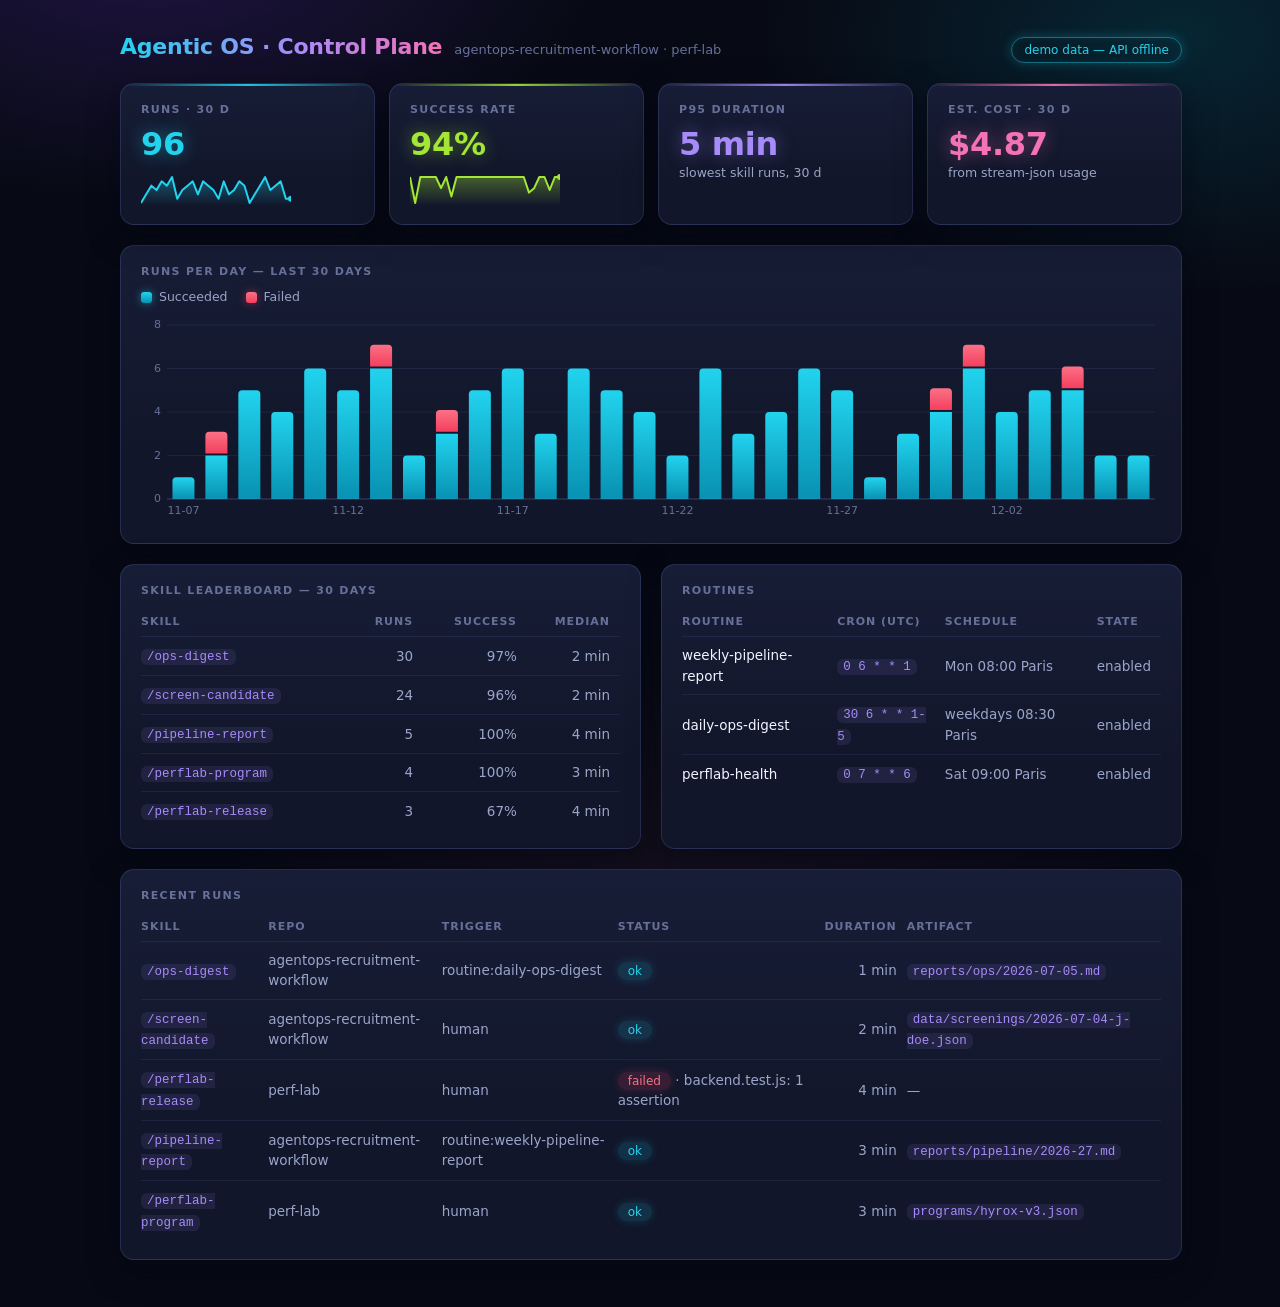
==== commit ebc26736: "Enable the three routines for real; sync docs and dashboard state weekly-pipeline-report (Mon 08:00 " ====
--- a/control-plane/static/index.html
+++ b/control-plane/static/index.html
@@ -136,7 +136,7 @@
     <div class="card">
       <h2>Routines</h2>
       <div class="tblbox"><table id="routines">
-        <thead><tr><th>Routine</th><th>Cron</th><th>Last run</th><th>State</th></tr></thead>
+        <thead><tr><th>Routine</th><th>Cron (UTC)</th><th>Schedule</th><th>State</th></tr></thead>
         <tbody></tbody>
       </table></div>
     </div>
@@ -303,9 +303,9 @@
 
   /* ---------- routines (static catalog; wired to /api/routines in Phase 2) ---------- */
   const routines = [
-    ["weekly-pipeline-report", "0 8 * * 1", demo ? "Mon 08:00" : "—", "proposed"],
-    ["daily-ops-digest", "30 8 * * 1-5", demo ? "today 08:30" : "—", "proposed"],
-    ["perflab-health", "0 9 * * 6", demo ? "Sat 09:00" : "—", "proposed"]
+    ["weekly-pipeline-report", "0 6 * * 1", "Mon 08:00 Paris", "enabled"],
+    ["daily-ops-digest", "30 6 * * 1-5", "weekdays 08:30 Paris", "enabled"],
+    ["perflab-health", "0 7 * * 6", "Sat 09:00 Paris", "enabled"]
   ];
   $("#routines tbody").innerHTML = routines.map(r =>
     `<tr><td>${r[0]}</td><td><code>${r[1]}</code></td><td>${r[2]}</td><td>${r[3]}</td></tr>`).join("");
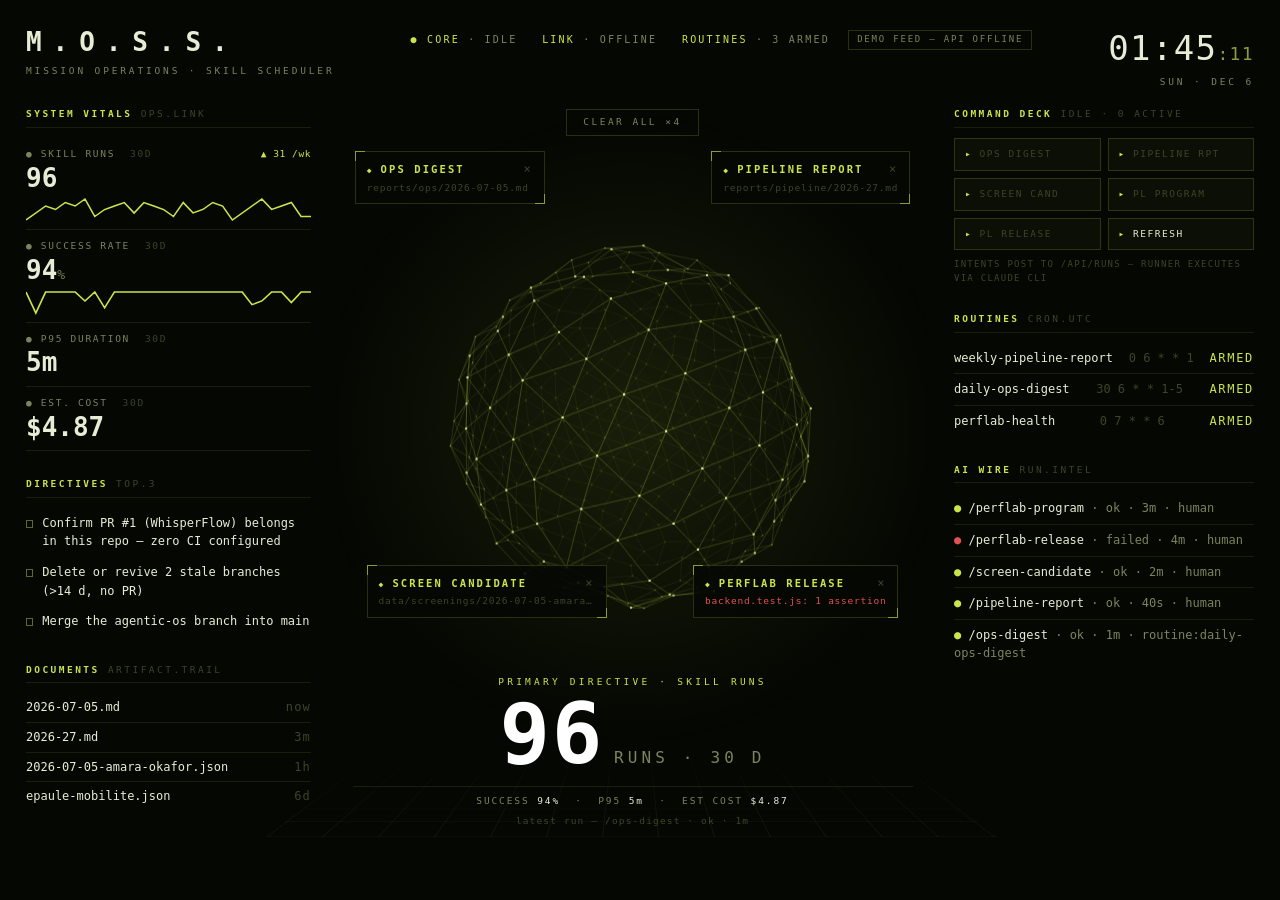
==== commit 2053c57f: "Rebuild UI as M.O.S.S., a V.A.U.L.T.-style HUD terminal Full redesign to the Jarvis-HUD genre: black" ====
--- a/control-plane/static/index.html
+++ b/control-plane/static/index.html
@@ -3,154 +3,208 @@
 <head>
 <meta charset="utf-8">
 <meta name="viewport" content="width=device-width, initial-scale=1">
-<title>Agentic OS — Control Plane</title>
+<title>M.O.S.S. — Mission Operations</title>
 </head>
 <body>
 <style>
-  /* Committed vibrant dark theme — the neon identity IS the design, both OS themes render it. */
+  /* Committed single look: terminal HUD, black + chartreuse. Both OS themes render it. */
   :root, :root[data-theme="light"], :root[data-theme="dark"] {
-    --page: #070a14; --surface: #11162a; --surface-2: #171d36;
-    --ink: #f1f5ff; --ink-2: #9aa5c9; --muted: #667099;
-    --grid: rgba(148,163,255,0.09); --baseline: rgba(148,163,255,0.22);
-    --border: rgba(148,163,255,0.16);
-    --ok: #0891b2; --ok-hi: #22d3ee;         /* validated mark hue + neon top */
-    --fail: #f43f5e; --fail-hi: #fb7185;
-    --neon-cyan: #22d3ee; --neon-violet: #a78bfa; --neon-magenta: #f472b6; --neon-lime: #a3e635;
-    --chip-good: rgba(34,211,238,0.14); --chip-crit: rgba(244,63,94,0.16);
+    --bg: #050703; --panel: rgba(200,230,74,0.03);
+    --acc: #c8e64a; --acc-2: #8a9c3a; --dim: #55603a;
+    --ink: #e6edd4; --muted: #79855c; --faint: #3c4429;
+    --line: rgba(200,230,74,0.18); --hairline: rgba(200,230,74,0.10);
+    --fail: #e05252;
     color-scheme: dark;
   }
   * { box-sizing: border-box; }
+  html, body { height: 100%; }
   body {
-    margin: 0; min-height: 100vh; background: var(--page); color: var(--ink);
-    font: 15px/1.5 system-ui, -apple-system, "Segoe UI", sans-serif;
-    background-image:
-      radial-gradient(700px 420px at 12% -8%, rgba(124,58,237,0.22), transparent 65%),
-      radial-gradient(640px 400px at 92% 4%, rgba(6,182,212,0.16), transparent 65%),
-      radial-gradient(800px 520px at 55% 110%, rgba(244,114,182,0.10), transparent 65%);
-    background-attachment: fixed;
-  }
-  .wrap { max-width: 1080px; margin: 0 auto; padding: 30px 20px 60px; display: grid; gap: 20px; }
-  header { display: flex; align-items: baseline; gap: 12px; flex-wrap: wrap; }
-  header h1 {
-    font-size: 22px; font-weight: 750; margin: 0; letter-spacing: -0.01em;
-    background: linear-gradient(90deg, var(--neon-cyan), var(--neon-violet) 55%, var(--neon-magenta));
-    -webkit-background-clip: text; background-clip: text; color: transparent;
-  }
-  header .scope { color: var(--muted); font-size: 13px; }
-  .pill {
-    margin-left: auto; font-size: 12px; padding: 3px 12px; border-radius: 999px; display: none;
-    color: var(--neon-cyan); border: 1px solid rgba(34,211,238,0.45);
-    box-shadow: 0 0 12px rgba(34,211,238,0.25), inset 0 0 8px rgba(34,211,238,0.08);
-  }
-  .pill.on { display: inline-block; }
-  .card {
-    background: linear-gradient(180deg, var(--surface-2), var(--surface) 70%);
-    border: 1px solid var(--border); border-radius: 14px; padding: 18px 20px;
-    box-shadow: 0 10px 30px rgba(3,6,18,0.55);
-  }
-  .tiles { display: grid; grid-template-columns: repeat(auto-fit, minmax(200px, 1fr)); gap: 14px; }
-  .tile { position: relative; overflow: hidden; }
-  .tile::after {   /* top edge light */
-    content: ""; position: absolute; inset: 0 0 auto 0; height: 2px;
-    background: linear-gradient(90deg, transparent, var(--tile-accent, var(--neon-cyan)), transparent);
-    opacity: 0.9;
-  }
-  .tile .label, .card h2 {
-    font-size: 11px; font-weight: 650; letter-spacing: 0.12em; text-transform: uppercase;
-    color: var(--muted); margin: 0 0 8px;
-  }
-  .tile .value {
-    font-size: 32px; font-weight: 750; line-height: 1.1; letter-spacing: -0.01em;
-    color: var(--tile-accent, var(--neon-cyan));
-    text-shadow: 0 0 18px color-mix(in srgb, var(--tile-accent, var(--neon-cyan)) 45%, transparent);
-    font-variant-numeric: tabular-nums;
-  }
-  .tile .sub { font-size: 12.5px; color: var(--ink-2); margin-top: 2px; }
-  .tile svg.spark { display: block; margin-top: 10px; }
-  .legend { display: flex; gap: 18px; font-size: 12.5px; color: var(--ink-2); margin: 2px 0 12px; }
-  .legend span { display: inline-flex; align-items: center; gap: 7px; }
-  .swatch { width: 11px; height: 11px; border-radius: 3px; display: inline-block; }
-  .swatch.ok { background: linear-gradient(180deg, var(--ok-hi), var(--ok)); box-shadow: 0 0 8px rgba(34,211,238,0.5); }
-  .swatch.fail { background: linear-gradient(180deg, var(--fail-hi), var(--fail)); box-shadow: 0 0 8px rgba(244,63,94,0.5); }
-  .chartbox { overflow-x: auto; }
-  svg text { font: 11px system-ui, sans-serif; fill: var(--muted); font-variant-numeric: tabular-nums; }
-  @media (prefers-reduced-motion: no-preference) {
-    .bar { transform-origin: center bottom; transform-box: fill-box; animation: grow 0.6s cubic-bezier(.2,.8,.3,1) backwards; }
-    @keyframes grow { from { transform: scaleY(0); } }
-  }
-  .cols { display: grid; grid-template-columns: 1fr 1fr; gap: 20px; }
-  @media (max-width: 760px) { .cols { grid-template-columns: 1fr; } }
-  .tblbox { overflow-x: auto; }
-  table { border-collapse: collapse; width: 100%; font-size: 13.5px; }
-  th { text-align: left; font-size: 11px; letter-spacing: 0.09em; text-transform: uppercase;
-       color: var(--muted); font-weight: 650; padding: 6px 10px 6px 0; border-bottom: 1px solid var(--grid); }
-  td { padding: 8px 10px 8px 0; border-bottom: 1px solid var(--grid); color: var(--ink-2); }
-  td:first-child { color: var(--ink); }
-  td.num, th.num { text-align: right; font-variant-numeric: tabular-nums; }
-  tr:last-child td { border-bottom: 0; }
-  .chip { font-size: 12px; padding: 2px 10px; border-radius: 999px; white-space: nowrap; }
-  .chip.ok   { background: var(--chip-good); color: var(--neon-cyan); box-shadow: 0 0 10px rgba(34,211,238,0.18); }
-  .chip.fail { background: var(--chip-crit); color: var(--fail-hi); box-shadow: 0 0 10px rgba(244,63,94,0.20); }
-  code {
-    font-family: ui-monospace, SFMono-Regular, Menlo, monospace; font-size: 12.5px;
-    color: var(--neon-violet); background: rgba(167,139,250,0.10);
-    padding: 1px 6px; border-radius: 6px;
-  }
-  #tip {
-    position: fixed; pointer-events: none; display: none; z-index: 10;
-    background: var(--surface-2); border: 1px solid var(--border); border-radius: 10px;
-    padding: 8px 11px; font-size: 12.5px; font-variant-numeric: tabular-nums;
-    box-shadow: 0 8px 24px rgba(3,6,18,0.7), 0 0 16px rgba(34,211,238,0.10);
-  }
-  #tip .d { color: var(--ink); font-weight: 650; margin-bottom: 2px; }
-  #tip .r { color: var(--ink-2); }
+    margin: 0; background: var(--bg); color: var(--ink);
+    font-family: ui-monospace, SFMono-Regular, Menlo, Consolas, monospace;
+    font-size: 12px; line-height: 1.55; overflow-x: hidden;
+  }
+  .hud { max-width: 1440px; margin: 0 auto; padding: 22px 26px 30px; }
+
+  /* ---------- top bar ---------- */
+  .topbar { display: flex; align-items: flex-start; gap: 24px; }
+  .brand h1 { margin: 0; font-size: 26px; font-weight: 700; letter-spacing: 0.42em; color: var(--ink); }
+  .brand .subtitle { letter-spacing: 0.30em; color: var(--muted); font-size: 9.5px; margin-top: 2px; }
+  .statusline { flex: 1; text-align: center; padding-top: 8px; font-size: 10px; letter-spacing: 0.22em; color: var(--muted); }
+  .statusline b { color: var(--acc); font-weight: 400; }
+  .clock { text-align: right; }
+  .clock .t { font-size: 34px; font-weight: 250; color: var(--ink); letter-spacing: 0.04em; }
+  .clock .t small { font-size: 18px; color: var(--acc-2); }
+  .clock .d { font-size: 9.5px; letter-spacing: 0.30em; color: var(--muted); }
+
+  /* ---------- columns ---------- */
+  .cols { display: grid; grid-template-columns: 285px 1fr 300px; gap: 26px; margin-top: 18px; }
+  @media (max-width: 1000px) { .cols { grid-template-columns: 1fr; } .stage { min-height: 420px; } }
+
+  .sec { margin-bottom: 26px; }
+  .sec > h2 {
+    font-size: 9.5px; font-weight: 700; letter-spacing: 0.26em; color: var(--acc);
+    margin: 0 0 10px; padding-bottom: 5px; border-bottom: 1px solid var(--hairline);
+  }
+  .sec > h2 span { color: var(--faint); font-weight: 400; }
+
+  /* vitals */
+  .vital { padding: 9px 0 7px; border-bottom: 1px solid var(--hairline); }
+  .vital .row1 { display: flex; justify-content: space-between; font-size: 9.5px; letter-spacing: 0.18em; color: var(--muted); }
+  .vital .row1 .delta { color: var(--acc); letter-spacing: 0.06em; }
+  .vital .val { font-size: 26px; font-weight: 600; color: var(--ink); line-height: 1.25; font-variant-numeric: tabular-nums; }
+  .vital .val small { font-size: 13px; color: var(--muted); font-weight: 400; }
+  .vital svg { display: block; width: 100%; height: 26px; margin-top: 2px; }
+
+  /* directives + documents */
+  .directive { display: flex; gap: 9px; padding: 6px 0; color: var(--ink); }
+  .directive::before { content: "□"; color: var(--acc-2); }
+  .doc { display: flex; justify-content: space-between; gap: 10px; padding: 5px 0; border-bottom: 1px solid var(--hairline); color: var(--ink); }
+  .doc:last-child { border-bottom: 0; }
+  .doc .when { color: var(--faint); letter-spacing: 0.10em; white-space: nowrap; }
+  .doc .name { overflow: hidden; text-overflow: ellipsis; white-space: nowrap; }
+
+  /* ---------- center stage ---------- */
+  .stage { position: relative; min-height: 620px; display: flex; flex-direction: column; }
+  .stage canvas { position: absolute; inset: 0; width: 100%; height: 100%; }
+  .floor {
+    position: absolute; left: -12%; right: -12%; bottom: 0; height: 34%;
+    background:
+      repeating-linear-gradient(90deg, var(--hairline) 0 1px, transparent 1px 56px),
+      repeating-linear-gradient(0deg, var(--hairline) 0 1px, transparent 1px 34px);
+    transform: perspective(520px) rotateX(62deg); transform-origin: bottom;
+    -webkit-mask-image: linear-gradient(to top, rgba(0,0,0,0.7), transparent);
+            mask-image: linear-gradient(to top, rgba(0,0,0,0.7), transparent);
+    pointer-events: none;
+  }
+  .clearall {
+    position: relative; z-index: 3; align-self: center; margin-top: 2px;
+    background: none; border: 1px solid var(--line); color: var(--muted);
+    font: inherit; font-size: 9.5px; letter-spacing: 0.26em; padding: 5px 16px; cursor: pointer;
+  }
+  .clearall:hover, .clearall:focus-visible { color: var(--acc); border-color: var(--acc-2); outline: none; }
+
+  .runcard {
+    position: absolute; z-index: 3; min-width: 190px; max-width: 240px;
+    background: rgba(5,7,3,0.88); border: 1px solid var(--line); padding: 8px 11px;
+  }
+  .runcard::before, .runcard::after {
+    content: ""; position: absolute; width: 9px; height: 9px; border: 1px solid var(--acc-2);
+  }
+  .runcard::before { top: -1px; left: -1px; border-right: 0; border-bottom: 0; }
+  .runcard::after  { bottom: -1px; right: -1px; border-left: 0; border-top: 0; }
+  .runcard .head { display: flex; justify-content: space-between; gap: 8px; align-items: baseline; }
+  .runcard .head b { color: var(--acc); font-weight: 700; font-size: 10.5px; letter-spacing: 0.20em; }
+  .runcard .head b::before { content: "◆ "; font-size: 8px; }
+  .runcard .head button { background: none; border: 0; color: var(--faint); font: inherit; cursor: pointer; padding: 0 2px; }
+  .runcard .head button:hover, .runcard .head button:focus-visible { color: var(--fail); outline: none; }
+  .runcard .meta { color: var(--faint); font-size: 9.5px; letter-spacing: 0.08em; margin-top: 2px;
+                   overflow: hidden; text-overflow: ellipsis; white-space: nowrap; }
+  .runcard .meta.failed { color: var(--fail); }
+
+  .hero { position: relative; z-index: 2; text-align: center; margin-top: auto; padding-bottom: 8px; }
+  .hero .eyebrow { font-size: 9.5px; letter-spacing: 0.34em; color: var(--acc); }
+  .hero .fig { font-size: 84px; font-weight: 700; color: #fff; line-height: 1.05; letter-spacing: 0.02em; font-variant-numeric: tabular-nums; }
+  .hero .fig small { font-size: 16px; color: var(--muted); font-weight: 400; letter-spacing: 0.26em; margin-left: 10px; }
+  .hero .ticker { border-top: 1px solid var(--hairline); margin: 8px auto 0; padding-top: 7px; max-width: 560px;
+                  font-size: 9.5px; letter-spacing: 0.20em; color: var(--muted); }
+  .hero .ticker b { color: var(--ink); font-weight: 400; }
+  .hero .lastline { margin-top: 5px; font-size: 9.5px; letter-spacing: 0.12em; color: var(--faint); }
+
+  /* ---------- right rail ---------- */
+  .deckgrid { display: grid; grid-template-columns: 1fr 1fr; gap: 7px; }
+  .deckgrid button {
+    background: var(--panel); border: 1px solid var(--line); color: var(--ink);
+    font: inherit; font-size: 9.5px; letter-spacing: 0.16em; text-align: left;
+    padding: 8px 10px; cursor: pointer;
+  }
+  .deckgrid button::before { content: "▸ "; color: var(--acc); }
+  .deckgrid button:hover, .deckgrid button:focus-visible { border-color: var(--acc-2); color: var(--acc); outline: none; }
+  .deckgrid button:disabled { color: var(--faint); cursor: default; }
+  .decknote { margin-top: 8px; font-size: 9px; letter-spacing: 0.14em; color: var(--faint); }
+
+  .routine { display: flex; justify-content: space-between; gap: 8px; padding: 6px 0; border-bottom: 1px solid var(--hairline); }
+  .routine:last-child { border-bottom: 0; }
+  .routine .cron { color: var(--faint); }
+  .routine .armed { color: var(--acc); letter-spacing: 0.14em; }
+
+  .wire { max-height: 200px; overflow-y: auto; }
+  .wire .item { padding: 6px 0; border-bottom: 1px solid var(--hairline); color: var(--muted); }
+  .wire .item:last-child { border-bottom: 0; }
+  .wire .item b { color: var(--ink); font-weight: 400; }
+  .wire .ok { color: var(--acc); }
+  .wire .fail { color: var(--fail); }
+
+  .offline-pill {
+    display: none; margin-left: 10px; font-size: 9px; letter-spacing: 0.2em;
+    border: 1px solid var(--line); color: var(--muted); padding: 2px 8px; vertical-align: middle;
+  }
+  .offline-pill.on { display: inline-block; }
 </style>
 
-<div class="wrap">
-  <header>
-    <h1>Agentic OS · Control Plane</h1>
-    <span class="scope">agentops-recruitment-workflow · perf-lab</span>
-    <span class="pill" id="demo">demo data — API offline</span>
-  </header>
-
-  <div class="tiles" id="tiles"></div>
-
-  <div class="card">
-    <h2>Runs per day — last 30 days</h2>
-    <div class="legend">
-      <span><i class="swatch ok"></i>Succeeded</span>
-      <span><i class="swatch fail"></i>Failed</span>
-    </div>
-    <div class="chartbox"><svg id="chart" width="1020" height="200" role="img"
-      aria-label="Stacked bar chart of succeeded and failed runs per day over the last 30 days"></svg></div>
+<div class="hud">
+  <div class="topbar">
+    <div class="brand">
+      <h1>M.O.S.S.</h1>
+      <div class="subtitle">MISSION OPERATIONS · SKILL SCHEDULER</div>
+    </div>
+    <div class="statusline" id="statusline">
+      <b>● CORE</b> · IDLE&nbsp;&nbsp;&nbsp;<span id="st-api"><b>LINK</b> · …</span>&nbsp;&nbsp;&nbsp;<b>ROUTINES</b> · 3 ARMED
+      <span class="offline-pill" id="demo">DEMO FEED — API OFFLINE</span>
+    </div>
+    <div class="clock">
+      <div class="t" id="clock-t">--:--<small>:--</small></div>
+      <div class="d" id="clock-d">— · —</div>
+    </div>
   </div>
 
   <div class="cols">
-    <div class="card">
-      <h2>Skill leaderboard — 30 days</h2>
-      <div class="tblbox"><table id="skills">
-        <thead><tr><th>Skill</th><th class="num">Runs</th><th class="num">Success</th><th class="num">Median</th></tr></thead>
-        <tbody></tbody>
-      </table></div>
-    </div>
-    <div class="card">
-      <h2>Routines</h2>
-      <div class="tblbox"><table id="routines">
-        <thead><tr><th>Routine</th><th>Cron (UTC)</th><th>Schedule</th><th>State</th></tr></thead>
-        <tbody></tbody>
-      </table></div>
-    </div>
-  </div>
-
-  <div class="card">
-    <h2>Recent runs</h2>
-    <div class="tblbox"><table id="runs">
-      <thead><tr><th>Skill</th><th>Repo</th><th>Trigger</th><th>Status</th><th class="num">Duration</th><th>Artifact</th></tr></thead>
-      <tbody></tbody>
-    </table></div>
+    <!-- ============ LEFT RAIL ============ -->
+    <div>
+      <div class="sec">
+        <h2>SYSTEM VITALS <span>OPS.LINK</span></h2>
+        <div id="vitals"></div>
+      </div>
+      <div class="sec">
+        <h2>DIRECTIVES <span>TOP.3</span></h2>
+        <div id="directives"></div>
+      </div>
+      <div class="sec">
+        <h2>DOCUMENTS <span>ARTIFACT.TRAIL</span></h2>
+        <div id="docs"></div>
+      </div>
+    </div>
+
+    <!-- ============ CENTER STAGE ============ -->
+    <div class="stage" id="stage">
+      <canvas id="core" aria-hidden="true"></canvas>
+      <div class="floor"></div>
+      <button class="clearall" id="clearall">CLEAR ALL <span id="cardcount"></span></button>
+      <div class="hero">
+        <div class="eyebrow">PRIMARY DIRECTIVE · SKILL RUNS</div>
+        <div class="fig"><span id="hero-n">0</span><small id="hero-u">RUNS · 30 D</small></div>
+        <div class="ticker" id="ticker">SUCCESS <b>—</b>&nbsp;&nbsp;·&nbsp;&nbsp;P95 <b>—</b>&nbsp;&nbsp;·&nbsp;&nbsp;EST COST <b>—</b></div>
+        <div class="lastline" id="lastline"></div>
+      </div>
+    </div>
+
+    <!-- ============ RIGHT RAIL ============ -->
+    <div>
+      <div class="sec">
+        <h2>COMMAND DECK <span id="deckstate">IDLE · 0 ACTIVE</span></h2>
+        <div class="deckgrid" id="deck"></div>
+        <div class="decknote">INTENTS POST TO /API/RUNS — RUNNER EXECUTES VIA CLAUDE CLI</div>
+      </div>
+      <div class="sec">
+        <h2>ROUTINES <span>CRON.UTC</span></h2>
+        <div id="routines"></div>
+      </div>
+      <div class="sec">
+        <h2>AI WIRE <span>RUN.INTEL</span></h2>
+        <div class="wire" id="wire"></div>
+      </div>
+    </div>
   </div>
 </div>
-<div id="tip"></div>
 
 <script>
 (async function () {
@@ -158,14 +212,26 @@
   const esc = s => String(s).replace(/[&<>"]/g, c => ({"&":"&amp;","<":"&lt;",">":"&gt;",'"':"&quot;"}[c]));
   const noMotion = matchMedia("(prefers-reduced-motion: reduce)").matches;
 
+  /* ---------- clock ---------- */
+  const DAYS = ["SUN","MON","TUE","WED","THU","FRI","SAT"];
+  const MONS = ["JAN","FEB","MAR","APR","MAY","JUN","JUL","AUG","SEP","OCT","NOV","DEC"];
+  function tickClock() {
+    const n = new Date(), p = x => String(x).padStart(2, "0");
+    $("#clock-t").innerHTML = `${p(n.getHours())}:${p(n.getMinutes())}<small>:${p(n.getSeconds())}</small>`;
+    $("#clock-d").textContent = `${DAYS[n.getDay()]} · ${MONS[n.getMonth()]} ${n.getDate()}`;
+  }
+  tickClock(); setInterval(tickClock, 1000);
+
   /* ---------- data: live API with demo fallback ---------- */
-  let summary, runs, demo = false;
+  let summary, runs, live = false;
   try {
-    const [a, b] = await Promise.all([fetch("/api/metrics/summary"), fetch("/api/runs?limit=12")]);
+    const [a, b] = await Promise.all([fetch("/api/metrics/summary"), fetch("/api/runs?limit=14")]);
     if (!a.ok || !b.ok) throw 0;
     summary = await a.json(); runs = await b.json();
-    if (!summary.runs) throw 0;              // empty DB → show the demo shape
-  } catch { demo = true; $("#demo").classList.add("on"); ({summary, runs} = demoData()); }
+    if (!summary.runs) throw 0;
+    live = true;
+  } catch { ({summary, runs} = demoData()); $("#demo").classList.add("on"); }
+  $("#st-api").innerHTML = live ? "<b>LINK</b> · ONLINE" : "<b>LINK</b> · OFFLINE";
 
   function demoData() {
     const days = {}, today = Date.now();
@@ -174,151 +240,197 @@
     for (let i = 29; i >= 0; i--) {
       const d = new Date(today - i * 864e5).toISOString().slice(0, 10);
       const dow = new Date(d).getDay();
-      const base = (dow === 0 || dow === 6) ? 1 : 3;
-      days[d] = { ok: base + Math.floor(rnd() * 4), failed: rnd() < 0.25 ? 1 : 0 };
+      days[d] = { ok: ((dow === 0 || dow === 6) ? 1 : 3) + Math.floor(rnd() * 4), failed: rnd() < 0.25 ? 1 : 0 };
     }
     return {
-      summary: {
-        runs: 96, success_rate: 0.94, p95_duration_s: 312, cost_usd: 4.87,
-        by_day: days,
-        by_skill: {
-          "ops-digest":       { runs: 30, ok: 29, med: 95 },
-          "screen-candidate": { runs: 24, ok: 23, med: 140 },
-          "pipeline-report":  { runs: 5,  ok: 5,  med: 210 },
-          "perflab-program":  { runs: 4,  ok: 4,  med: 180 },
-          "perflab-release":  { runs: 3,  ok: 2,  med: 260 }
-        }
-      },
+      summary: { runs: 96, success_rate: 0.94, p95_duration_s: 312, cost_usd: 4.87, by_day: days,
+        by_skill: { "ops-digest": {runs:30, ok:29}, "screen-candidate": {runs:24, ok:23},
+                    "pipeline-report": {runs:5, ok:5}, "perflab-program": {runs:4, ok:4}, "perflab-release": {runs:3, ok:2} } },
       runs: [
-        { skill: "ops-digest", repo: "agentops-recruitment-workflow", trigger_src: "routine:daily-ops-digest", status: "ok", dur: 88, artifact: "reports/ops/2026-07-05.md" },
-        { skill: "screen-candidate", repo: "agentops-recruitment-workflow", trigger_src: "human", status: "ok", dur: 132, artifact: "data/screenings/2026-07-04-j-doe.json" },
-        { skill: "perflab-release", repo: "perf-lab", trigger_src: "human", status: "failed", dur: 251, artifact: "", detail: "backend.test.js: 1 assertion" },
-        { skill: "pipeline-report", repo: "agentops-recruitment-workflow", trigger_src: "routine:weekly-pipeline-report", status: "ok", dur: 204, artifact: "reports/pipeline/2026-27.md" },
-        { skill: "perflab-program", repo: "perf-lab", trigger_src: "human", status: "ok", dur: 176, artifact: "programs/hyrox-v3.json" }
+        { skill:"ops-digest", trigger_src:"routine:daily-ops-digest", status:"ok", dur:88, artifact:"reports/ops/2026-07-05.md", ago:"now" },
+        { skill:"pipeline-report", trigger_src:"human", status:"ok", dur:40, artifact:"reports/pipeline/2026-27.md", ago:"3m" },
+        { skill:"screen-candidate", trigger_src:"human", status:"ok", dur:132, artifact:"data/screenings/2026-07-05-amara-okafor.json", ago:"1h" },
+        { skill:"perflab-release", trigger_src:"human", status:"failed", dur:251, artifact:"", detail:"backend.test.js: 1 assertion", ago:"6d" },
+        { skill:"perflab-program", trigger_src:"human", status:"ok", dur:176, artifact:"programs/epaule-mobilite.json", ago:"6d" }
       ]
     };
   }
 
-  /* ---------- tiles with sparklines + count-up ---------- */
+  /* ---------- vitals (left rail) ---------- */
   const dayKeys = Object.keys(summary.by_day || {}).sort();
   const totals = dayKeys.map(d => summary.by_day[d].ok + summary.by_day[d].failed);
-  const okRate = dayKeys.map(d => {
-    const v = summary.by_day[d], t = v.ok + v.failed;
-    return t ? v.ok / t : 1;
+  const okRate = dayKeys.map(d => { const v = summary.by_day[d], t = v.ok + v.failed; return t ? v.ok / t : 1; });
+  const fmtDur = s => s == null ? "—" : (s >= 60 ? Math.round(s / 60) + "m" : Math.round(s) + "s");
+
+  function sparkline(series) {
+    if (!series.length) return "";
+    const w = 240, h = 26, max = Math.max(...series, 1e-9), min = Math.min(...series);
+    const span = (max - min) || 1;
+    const pts = series.map((v, i) =>
+      `${(i / Math.max(1, series.length - 1)) * w},${h - 2 - (h - 5) * ((v - min) / span)}`).join(" ");
+    return `<svg viewBox="0 0 ${w} ${h}" preserveAspectRatio="none" aria-hidden="true">
+      <polyline points="${pts}" fill="none" stroke="var(--acc)" stroke-width="1.4"/></svg>`;
+  }
+  const wk = totals.slice(-7).reduce((a, b) => a + b, 0);
+  const vitals = [
+    { label: "SKILL RUNS", win: "30D", delta: "▲ " + wk + " /wk", val: String(summary.runs), spark: sparkline(totals) },
+    { label: "SUCCESS RATE", win: "30D", delta: "", val: summary.success_rate == null ? "—" : Math.round(summary.success_rate * 100) + "<small>%</small>", spark: sparkline(okRate) },
+    { label: "P95 DURATION", win: "30D", delta: "", val: fmtDur(summary.p95_duration_s), spark: "" },
+    { label: "EST. COST", win: "30D", delta: "", val: "$" + (summary.cost_usd ?? 0).toFixed(2), spark: "" }
+  ];
+  $("#vitals").innerHTML = vitals.map(v =>
+    `<div class="vital"><div class="row1"><span>● ${v.label}&nbsp;&nbsp;<span style="color:var(--faint)">${v.win}</span></span>` +
+    `<span class="delta">${v.delta}</span></div><div class="val">${v.val}</div>${v.spark}</div>`).join("");
+
+  /* ---------- directives ---------- */
+  const directives = live
+    ? ["Review latest ops digest in reports/ops/ (needs-action items)",
+       "Merge claude/agentic-os-claude-code-2nq841 into main",
+       "Decide storage for screening records (PII, gitignored)"]
+    : ["Confirm PR #1 (WhisperFlow) belongs in this repo — zero CI configured",
+       "Delete or revive 2 stale branches (>14 d, no PR)",
+       "Merge the agentic-os branch into main"];
+  $("#directives").innerHTML = directives.map(d => `<div class="directive">${esc(d)}</div>`).join("");
+
+  /* ---------- documents trail ---------- */
+  const ago = r => r.ago || (r.ended_at ? Math.max(0, Math.round((Date.now()/1000 - r.ended_at) / 60)) + "m" : "—");
+  $("#docs").innerHTML = (runs || []).filter(r => r.artifact).slice(0, 5).map(r =>
+    `<div class="doc"><span class="name">${esc(r.artifact.split("/").pop())}</span><span class="when">${esc(ago(r))}</span></div>`
+  ).join("") || `<div class="doc"><span class="name">no artifacts yet</span></div>`;
+
+  /* ---------- hero ---------- */
+  $("#hero-n").textContent = (summary.runs ?? 0).toLocaleString("en-US");
+  $("#ticker").innerHTML = `SUCCESS <b>${summary.success_rate == null ? "—" : Math.round(summary.success_rate * 100) + "%"}</b>` +
+    `&nbsp;&nbsp;·&nbsp;&nbsp;P95 <b>${fmtDur(summary.p95_duration_s)}</b>` +
+    `&nbsp;&nbsp;·&nbsp;&nbsp;EST COST <b>$${(summary.cost_usd ?? 0).toFixed(2)}</b>`;
+  const last = (runs || [])[0];
+  if (last) $("#lastline").textContent =
+    `latest run — /${last.skill} · ${last.status} · ${fmtDur(last.dur ?? (last.ended_at && last.started_at ? last.ended_at - last.started_at : null))}`;
+
+  /* ---------- floating run cards ---------- */
+  const stage = $("#stage");
+  const anchors = [ {left:"3%", top:"6%"}, {right:"3%", top:"6%"}, {left:"5%", bottom:"30%"}, {right:"5%", bottom:"30%"} ];
+  const cardRuns = (runs || []).slice(0, 4);
+  cardRuns.forEach((r, i) => {
+    const el = document.createElement("div");
+    el.className = "runcard";
+    Object.assign(el.style, anchors[i]);
+    const meta = r.status === "failed" ? (r.detail || "failed") : (r.artifact || r.trigger_src || "");
+    el.innerHTML = `<div class="head"><b>${esc(r.skill.replace(/-/g, " ").toUpperCase())}</b>` +
+      `<button aria-label="dismiss">×</button></div>` +
+      `<div class="meta${r.status === "failed" ? " failed" : ""}">${esc(meta)}</div>`;
+    el.querySelector("button").addEventListener("click", () => { el.remove(); updateCount(); });
+    stage.appendChild(el);
   });
-  const fmtDur = s => s == null ? "—" : (s >= 60 ? Math.round(s / 60) + " min" : Math.round(s) + " s");
-
-  function spark(series, accent) {
-    if (!series.length) return "";
-    const w = 150, h = 34, max = Math.max(...series, 1e-9), min = Math.min(...series, max - 1e-9);
-    const pt = (v, i) => `${(i / Math.max(1, series.length - 1)) * w},${h - 3 - (h - 8) * ((v - min) / (max - min))}`;
-    const line = series.map(pt).join(" ");
-    const id = "sg" + accent.replace(/[^a-z0-9]/gi, "");
-    return `<svg class="spark" width="${w}" height="${h}" aria-hidden="true">
-      <defs><linearGradient id="${id}" x1="0" y1="0" x2="0" y2="1">
-        <stop offset="0" stop-color="${accent}" stop-opacity="0.35"/>
-        <stop offset="1" stop-color="${accent}" stop-opacity="0"/></linearGradient></defs>
-      <polygon points="0,${h} ${line} ${w},${h}" fill="url(#${id})"/>
-      <polyline points="${line}" fill="none" stroke="${accent}" stroke-width="2" stroke-linejoin="round"/>
-      <circle cx="${pt(series.at(-1), series.length - 1).split(",")[0]}"
-              cy="${pt(series.at(-1), series.length - 1).split(",")[1]}" r="3" fill="${accent}"/>
-    </svg>`;
-  }
-
-  const tiles = [
-    { label: "Runs · 30 d", n: summary.runs, fmt: v => Math.round(v), accent: "var(--neon-cyan)", spark: spark(totals, "#22d3ee") },
-    { label: "Success rate", n: (summary.success_rate ?? 0) * 100, fmt: v => Math.round(v) + "%", accent: "var(--neon-lime)", spark: spark(okRate, "#a3e635") },
-    { label: "p95 duration", n: summary.p95_duration_s ?? 0, fmt: fmtDur, accent: "var(--neon-violet)", sub: "slowest skill runs, 30 d" },
-    { label: "Est. cost · 30 d", n: summary.cost_usd ?? 0, fmt: v => "$" + v.toFixed(2), accent: "var(--neon-magenta)", sub: "from stream-json usage" }
+  function updateCount() {
+    const n = stage.querySelectorAll(".runcard").length;
+    $("#cardcount").textContent = n ? "×" + n : "";
+    $("#clearall").style.visibility = n ? "visible" : "hidden";
+  }
+  updateCount();
+  $("#clearall").addEventListener("click", () => { stage.querySelectorAll(".runcard").forEach(e => e.remove()); updateCount(); });
+
+  /* ---------- command deck ---------- */
+  const DECK = [
+    ["OPS DIGEST", "ops-digest", ""], ["PIPELINE RPT", "pipeline-report", "7d"],
+    ["SCREEN CAND", "screen-candidate", ""], ["PL PROGRAM", "perflab-program", ""],
+    ["PL RELEASE", "perflab-release", ""], ["REFRESH", "__reload", ""]
   ];
-  $("#tiles").innerHTML = tiles.map((t, i) =>
-    `<div class="card tile" style="--tile-accent:${t.accent}"><div class="label">${t.label}</div>` +
-    `<div class="value" id="tv${i}">${t.fmt(t.n)}</div>` +
-    (t.spark || (t.sub ? `<div class="sub">${t.sub}</div>` : ""))
-    + `</div>`).join("");
-  if (!noMotion) tiles.forEach((t, i) => {
-    const el = $("#tv" + i), t0 = performance.now(), D = 700;
-    (function tick(now) {
-      const p = Math.min(1, (now - t0) / D), e = 1 - Math.pow(1 - p, 3);
-      el.textContent = t.fmt(t.n * e);
-      if (p < 1) requestAnimationFrame(tick);
-    })(t0);
+  let active = 0;
+  $("#deck").innerHTML = DECK.map(([label, skill]) =>
+    `<button data-skill="${skill}" ${!live && skill !== "__reload" ? "disabled" : ""}>${label}</button>`).join("");
+  $("#deck").addEventListener("click", async e => {
+    const btn = e.target.closest("button"); if (!btn || btn.disabled) return;
+    const skill = btn.dataset.skill;
+    if (skill === "__reload") return location.reload();
+    const args = (DECK.find(d => d[1] === skill) || [])[2] || "";
+    btn.disabled = true; active++;
+    $("#deckstate").textContent = `RUNNING · ${active} ACTIVE`;
+    try {
+      const r = await fetch("/api/runs", { method: "POST", headers: {"content-type": "application/json"},
+        body: JSON.stringify({ skill, args, trigger_src: "deck" }) });
+      const j = await r.json();
+      wireLog(`<b>/${esc(skill)}</b> launched · run ${esc(j.run_id || "?")}`, "ok");
+    } catch { wireLog(`<b>/${esc(skill)}</b> launch failed — is the API up?`, "fail"); }
+    btn.disabled = false; active--;
+    $("#deckstate").textContent = active ? `RUNNING · ${active} ACTIVE` : "IDLE · 0 ACTIVE";
   });
 
-  /* ---------- runs-per-day stacked bars ---------- */
-  const svg = $("#chart"), tip = $("#tip");
-  const W = 1020, H = 200, padL = 26, padB = 20, padT = 6;
-  const iw = W - padL - 6, ih = H - padB - padT;
-  const rawMax = Math.max(1, ...totals);
-  const max = rawMax <= 4 ? rawMax : Math.ceil(rawMax / 4) * 4;   // even tick values
-  const bw = Math.min(22, Math.max(6, iw / Math.max(1, dayKeys.length) - 2));
-  const step = iw / Math.max(1, dayKeys.length);
-  let els = `<defs>
-    <linearGradient id="gok" x1="0" y1="0" x2="0" y2="1">
-      <stop offset="0" stop-color="#22d3ee"/><stop offset="1" stop-color="#0891b2"/></linearGradient>
-    <linearGradient id="gfail" x1="0" y1="0" x2="0" y2="1">
-      <stop offset="0" stop-color="#fb7185"/><stop offset="1" stop-color="#f43f5e"/></linearGradient>
-  </defs>`;
-  const ticks = max <= 4 ? max : 4;
-  for (let i = 0; i <= ticks; i++) {
-    const v = Math.round(max * i / ticks), y = padT + ih - ih * i / ticks;
-    els += `<line x1="${padL}" y1="${y}" x2="${W - 6}" y2="${y}" stroke="var(--grid)" stroke-width="1"/>`;
-    els += `<text x="${padL - 6}" y="${y + 3}" text-anchor="end">${v}</text>`;
-  }
-  dayKeys.forEach((d, i) => {
-    const { ok, failed } = summary.by_day[d];
-    const x = padL + i * step + (step - bw) / 2;
-    const hOk = ih * ok / max, hF = ih * failed / max;
-    const yOk = padT + ih - hOk;
-    const delay = `style="animation-delay:${i * 14}ms"`;
-    if (ok) els += failed
-      ? `<rect class="bar" ${delay} x="${x}" y="${yOk}" width="${bw}" height="${hOk}" fill="url(#gok)"/>`
-      : `<path class="bar" ${delay} d="M${x},${yOk + 4} a4,4 0 0 1 4,-4 h${bw - 8} a4,4 0 0 1 4,4 v${Math.max(0, hOk - 4)} h${-bw} Z" fill="url(#gok)"/>`;
-    if (failed) {
-      const yF = yOk - hF - 2;   // 2px surface gap between segments
-      els += `<path class="bar" ${delay} d="M${x},${yF + 4} a4,4 0 0 1 4,-4 h${bw - 8} a4,4 0 0 1 4,4 v${Math.max(0, hF - 4)} h${-bw} Z" fill="url(#gfail)"/>`;
+  /* ---------- routines ---------- */
+  const routines = [
+    ["weekly-pipeline-report", "0 6 * * 1"], ["daily-ops-digest", "30 6 * * 1-5"], ["perflab-health", "0 7 * * 6"]
+  ];
+  $("#routines").innerHTML = routines.map(r =>
+    `<div class="routine"><span>${r[0]}</span><span class="cron">${r[1]}</span><span class="armed">ARMED</span></div>`).join("");
+
+  /* ---------- AI wire ---------- */
+  function wireLog(html, cls) {
+    const el = document.createElement("div");
+    el.className = "item"; el.innerHTML = `<span class="${cls}">●</span> ` + html;
+    $("#wire").prepend(el);
+  }
+  (runs || []).slice(0, 8).forEach(r => {
+    const dur = r.dur ?? (r.ended_at && r.started_at ? r.ended_at - r.started_at : null);
+    wireLog(`<b>/${esc(r.skill)}</b> · ${esc(r.status)} · ${fmtDur(dur)} · ${esc(r.trigger_src || "")}`,
+      r.status === "ok" ? "ok" : "fail");
+  });
+
+  /* ---------- particle core (canvas) ---------- */
+  const cv = $("#core"), ctx = cv.getContext("2d");
+  const N = 340, pts = [];
+  for (let i = 0; i < N; i++) {                 // fibonacci sphere
+    const y = 1 - (i / (N - 1)) * 2, r = Math.sqrt(1 - y * y), th = i * 2.399963;
+    pts.push({ x: Math.cos(th) * r, y, z: Math.sin(th) * r, j: Math.random() * 6.28 });
+  }
+  const pairs = [];                              // neighbor links
+  for (let i = 0; i < N; i++) for (let k = i + 1; k < N; k++) {
+    const a = pts[i], b = pts[k];
+    const d2 = (a.x-b.x)**2 + (a.y-b.y)**2 + (a.z-b.z)**2;
+    if (d2 < 0.055) pairs.push([i, k]);
+  }
+  let W, H, R;
+  function resize() {
+    const box = stage.getBoundingClientRect();
+    W = cv.width = box.width * devicePixelRatio; H = cv.height = box.height * devicePixelRatio;
+    R = Math.min(W, H) * 0.30;
+  }
+  resize(); addEventListener("resize", resize);
+  const proj = new Array(N);
+  function draw(t) {
+    ctx.clearRect(0, 0, W, H);
+    const cx = W / 2, cy = H * 0.44;
+    const ry = t * 0.00012, rx = Math.sin(t * 0.00006) * 0.35;
+    const cosY = Math.cos(ry), sinY = Math.sin(ry), cosX = Math.cos(rx), sinX = Math.sin(rx);
+    // halo
+    const g = ctx.createRadialGradient(cx, cy, R * 0.1, cx, cy, R * 1.8);
+    g.addColorStop(0, "rgba(200,230,74,0.10)"); g.addColorStop(1, "rgba(200,230,74,0)");
+    ctx.fillStyle = g; ctx.fillRect(0, 0, W, H);
+    for (let i = 0; i < N; i++) {
+      const p = pts[i];
+      const w = 1 + Math.sin(t * 0.001 + p.j) * 0.03;          // breathe
+      let x = p.x * w, y = p.y * w, z = p.z * w;
+      let x1 = x * cosY + z * sinY, z1 = -x * sinY + z * cosY; // rot Y
+      let y1 = y * cosX - z1 * sinX, z2 = y * sinX + z1 * cosX; // rot X
+      const s = 1 / (1.9 - z2);                                 // perspective
+      proj[i] = [cx + x1 * R * s * 1.6, cy + y1 * R * s * 1.6, z2];
     }
-    els += `<rect class="hit" data-i="${i}" x="${padL + i * step}" y="${padT}" width="${step}" height="${ih}" fill="transparent"/>`;
-    if (i % 5 === 0) els += `<text x="${x + bw / 2}" y="${H - 5}" text-anchor="middle">${d.slice(5)}</text>`;
-  });
-  els += `<line x1="${padL}" y1="${padT + ih}" x2="${W - 6}" y2="${padT + ih}" stroke="var(--baseline)" stroke-width="1"/>`;
-  svg.innerHTML = els;
-  svg.addEventListener("mousemove", e => {
-    const t = e.target.closest(".hit"); if (!t) { tip.style.display = "none"; return; }
-    const d = dayKeys[+t.dataset.i], v = summary.by_day[d];
-    tip.innerHTML = `<div class="d">${d}</div><div class="r">Succeeded ${v.ok} · Failed ${v.failed}</div>`;
-    tip.style.display = "block";
-    tip.style.left = Math.min(e.clientX + 12, innerWidth - 170) + "px";
-    tip.style.top = (e.clientY + 14) + "px";
-  });
-  svg.addEventListener("mouseleave", () => tip.style.display = "none");
-
-  /* ---------- skill leaderboard ---------- */
-  $("#skills tbody").innerHTML = Object.entries(summary.by_skill || {})
-    .sort((a, b) => b[1].runs - a[1].runs)
-    .map(([k, v]) => `<tr><td><code>/${esc(k)}</code></td><td class="num">${v.runs}</td>` +
-      `<td class="num">${Math.round(100 * v.ok / v.runs)}%</td>` +
-      `<td class="num">${v.med ? fmtDur(v.med) : "—"}</td></tr>`).join("")
-    || `<tr><td colspan="4">No runs yet.</td></tr>`;
-
-  /* ---------- routines (static catalog; wired to /api/routines in Phase 2) ---------- */
-  const routines = [
-    ["weekly-pipeline-report", "0 6 * * 1", "Mon 08:00 Paris", "enabled"],
-    ["daily-ops-digest", "30 6 * * 1-5", "weekdays 08:30 Paris", "enabled"],
-    ["perflab-health", "0 7 * * 6", "Sat 09:00 Paris", "enabled"]
-  ];
-  $("#routines tbody").innerHTML = routines.map(r =>
-    `<tr><td>${r[0]}</td><td><code>${r[1]}</code></td><td>${r[2]}</td><td>${r[3]}</td></tr>`).join("");
-
-  /* ---------- recent runs ---------- */
-  $("#runs tbody").innerHTML = (runs || []).map(r => {
-    const dur = r.dur ?? (r.ended_at && r.started_at ? r.ended_at - r.started_at : null);
-    const chip = r.status === "ok" ? `<span class="chip ok">ok</span>`
-      : r.status === "failed" ? `<span class="chip fail">failed</span>` : esc(r.status);
-    return `<tr><td><code>/${esc(r.skill)}</code></td><td>${esc(r.repo || "")}</td>` +
-      `<td>${esc(r.trigger_src || "")}</td><td>${chip}${r.detail ? " · " + esc(r.detail) : ""}</td>` +
-      `<td class="num">${fmtDur(dur)}</td><td>${r.artifact ? `<code>${esc(r.artifact)}</code>` : "—"}</td></tr>`;
-  }).join("") || `<tr><td colspan="6">No runs yet.</td></tr>`;
+    ctx.lineWidth = Math.max(1, devicePixelRatio * 0.5);
+    for (const [i, k] of pairs) {
+      const a = proj[i], b = proj[k];
+      const depth = (a[2] + b[2]) / 2;
+      ctx.strokeStyle = `rgba(200,230,74,${0.05 + Math.max(0, depth) * 0.20})`;
+      ctx.beginPath(); ctx.moveTo(a[0], a[1]); ctx.lineTo(b[0], b[1]); ctx.stroke();
+    }
+    for (let i = 0; i < N; i++) {
+      const [x, y, z] = proj[i];
+      const a = 0.25 + Math.max(0, z) * 0.75;
+      ctx.fillStyle = z > 0.55 ? `rgba(235,255,160,${a})` : `rgba(200,230,74,${a * 0.8})`;
+      const r = (z > 0.55 ? 2.1 : 1.4) * devicePixelRatio;
+      ctx.fillRect(x - r / 2, y - r / 2, r, r);
+    }
+  }
+  if (noMotion) draw(9000);
+  else requestAnimationFrame(function loop(t) { draw(t); requestAnimationFrame(loop); });
 })();
 </script>
 </body>
